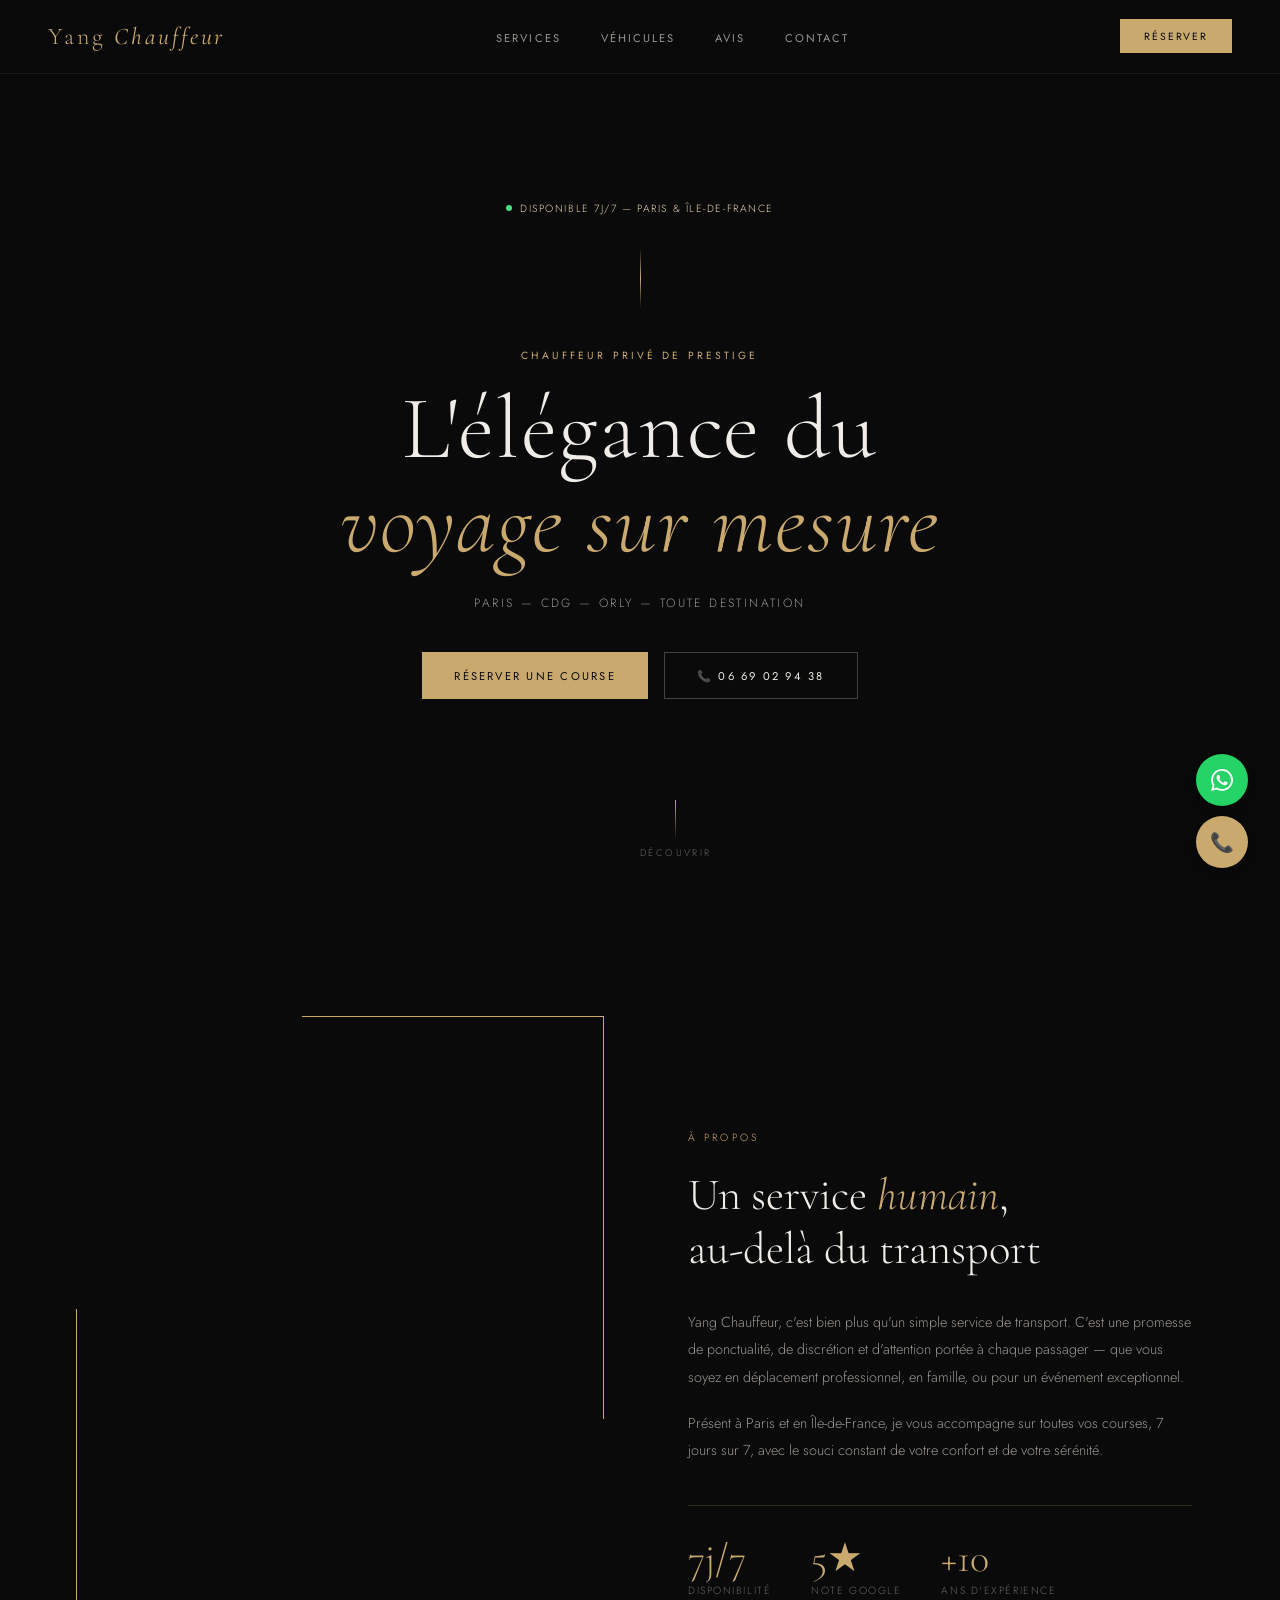
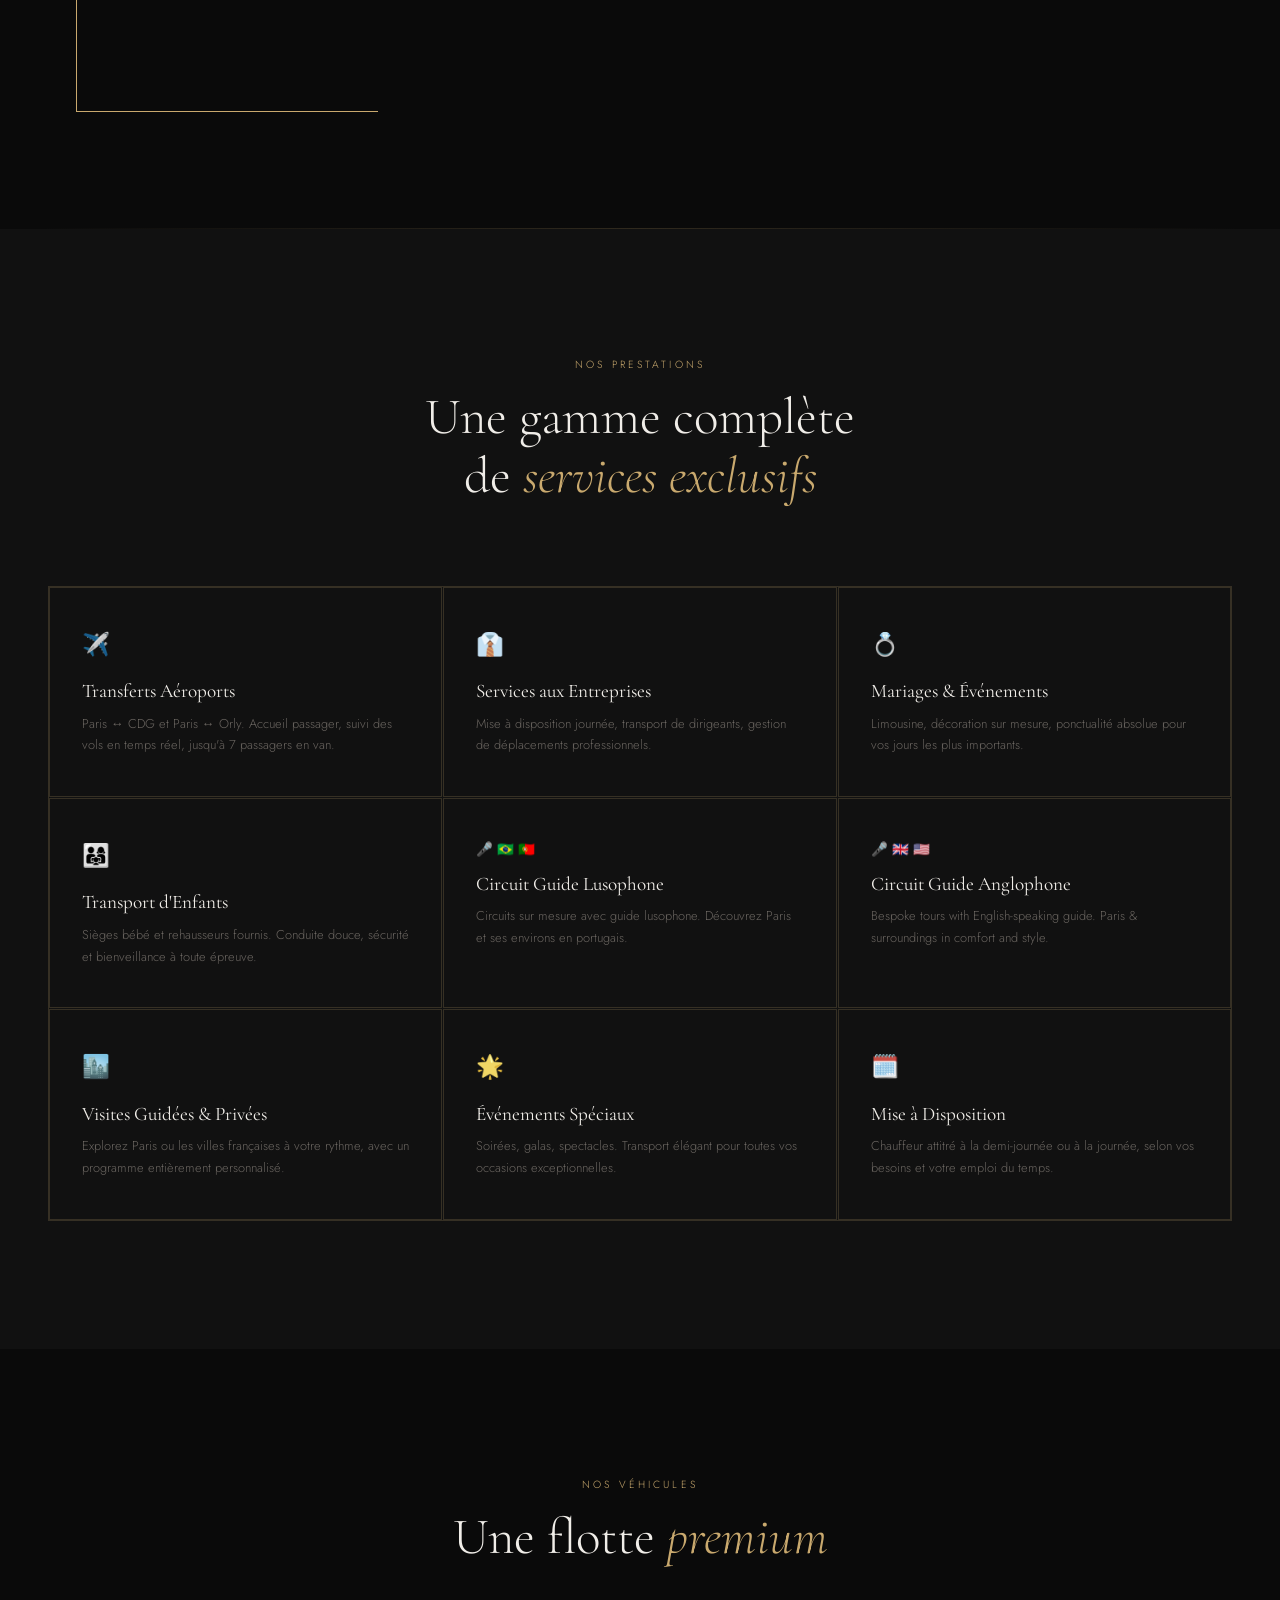
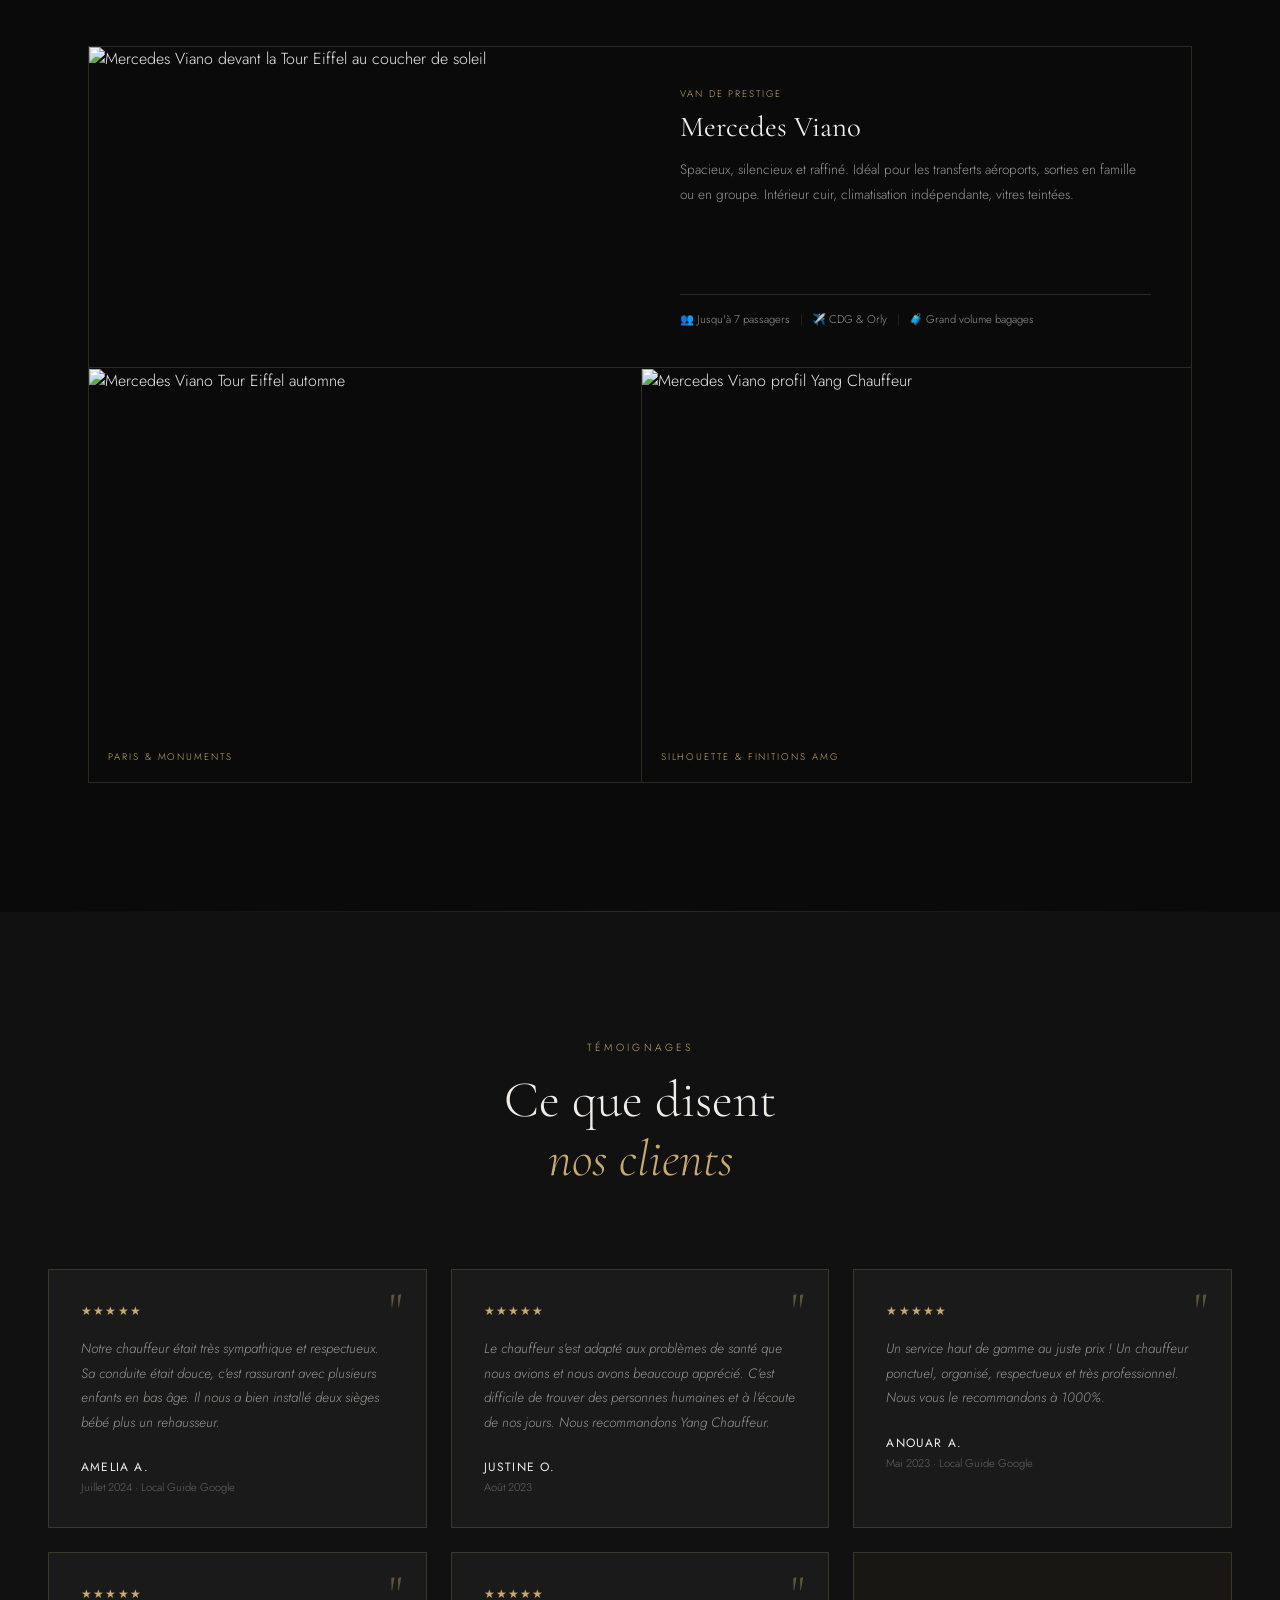
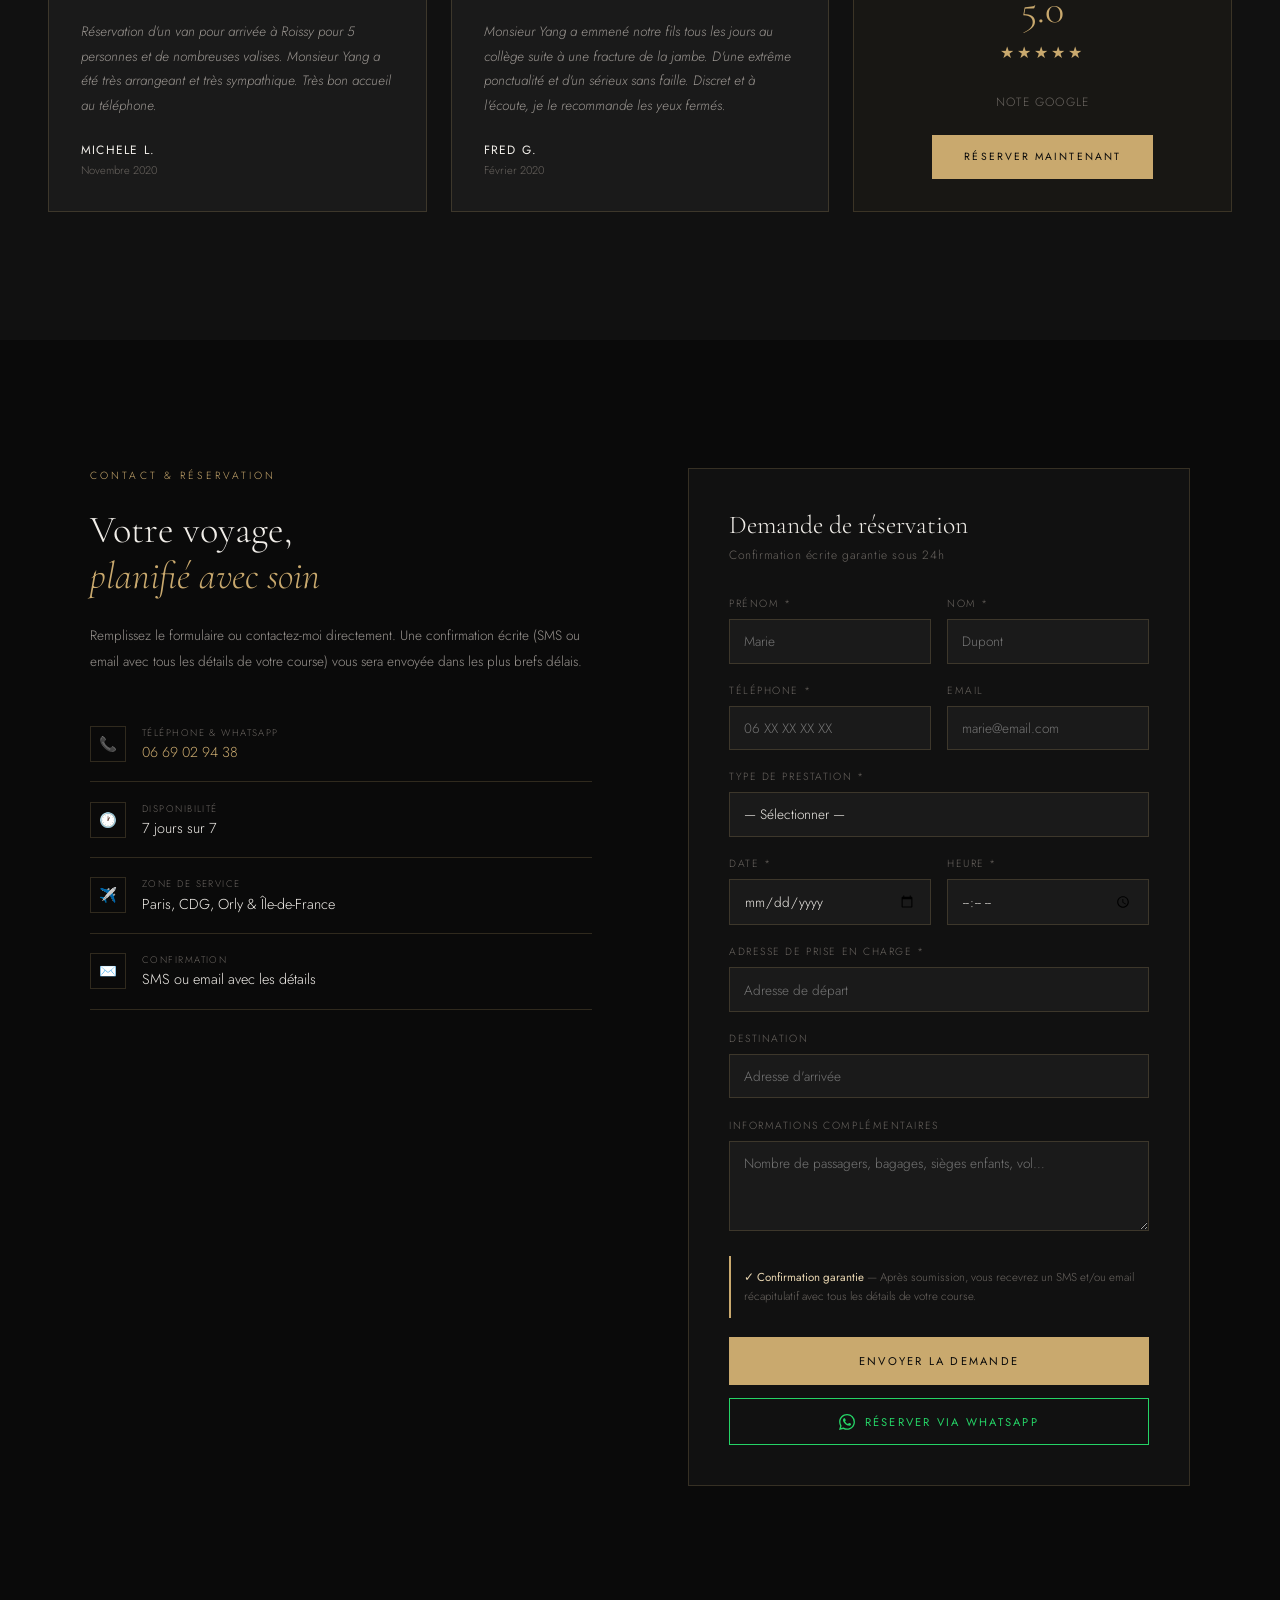
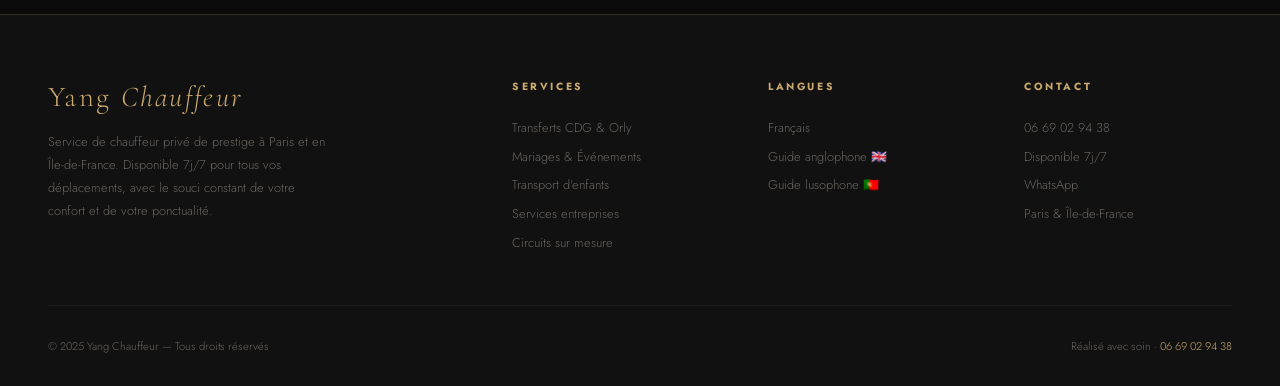
==== yang-chauffeur.html @ 4f6c9c3a "Add files via upload" ====
<!DOCTYPE html>
<html lang="fr">
<head>
<meta charset="UTF-8">
<meta name="viewport" content="width=device-width, initial-scale=1.0">
<title>Yang Chauffeur — Chauffeur Privé de Luxe à Paris</title>
<link href="https://fonts.googleapis.com/css2?family=Cormorant+Garamond:ital,wght@0,300;0,400;0,600;1,300;1,400&family=Jost:wght@200;300;400;500&display=swap" rel="stylesheet">
<style>
  *, *::before, *::after { box-sizing: border-box; margin: 0; padding: 0; }
  :root {
    --gold: #C9A96E;
    --gold-light: #E8D5B0;
    --gold-dark: #8B6B3D;
    --black: #0A0A0A;
    --near-black: #111111;
    --dark: #1A1A1A;
    --mid: #2A2A2A;
    --text: #F0EDE8;
    --text-muted: #9A9590;
    --text-dim: #6A6560;
    --border: rgba(201,169,110,0.2);
    --border-subtle: rgba(255,255,255,0.06);
  }
  html { scroll-behavior: smooth; }
  body {
    font-family: 'Jost', sans-serif;
    background: var(--black);
    color: var(--text);
    overflow-x: hidden;
    font-weight: 300;
  }

  /* NAV */
  nav {
    position: fixed; top: 0; left: 0; right: 0; z-index: 100;
    display: flex; align-items: center; justify-content: space-between;
    padding: 1.2rem 3rem;
    background: rgba(10,10,10,0.85);
    backdrop-filter: blur(12px);
    border-bottom: 1px solid var(--border-subtle);
    transition: padding 0.3s;
  }
  .nav-logo {
    font-family: 'Cormorant Garamond', serif;
    font-size: 1.5rem; font-weight: 300; letter-spacing: 0.12em;
    color: var(--gold); text-decoration: none;
  }
  .nav-logo span { font-style: italic; font-weight: 400; }
  .nav-links { display: flex; gap: 2.5rem; list-style: none; }
  .nav-links a {
    font-size: 0.7rem; font-weight: 400; letter-spacing: 0.18em; text-transform: uppercase;
    color: var(--text-muted); text-decoration: none; transition: color 0.3s;
  }
  .nav-links a:hover { color: var(--gold); }
  .nav-cta {
    font-size: 0.65rem; font-weight: 400; letter-spacing: 0.18em; text-transform: uppercase;
    color: var(--black); background: var(--gold);
    padding: 0.6rem 1.5rem; text-decoration: none;
    transition: background 0.3s;
  }
  .nav-cta:hover { background: var(--gold-light); }
  .hamburger { display: none; flex-direction: column; gap: 5px; cursor: pointer; }
  .hamburger span { width: 22px; height: 1px; background: var(--gold); display: block; }
  .mobile-menu {
    display: none; position: fixed; top: 0; left: 0; right: 0; bottom: 0;
    background: var(--near-black); z-index: 99;
    flex-direction: column; align-items: center; justify-content: center; gap: 2rem;
  }
  .mobile-menu.open { display: flex; }
  .mobile-menu a {
    font-size: 1.5rem; font-family: 'Cormorant Garamond', serif; font-weight: 300;
    color: var(--text); text-decoration: none; letter-spacing: 0.08em;
    transition: color 0.3s;
  }
  .mobile-menu a:hover { color: var(--gold); }
  .mobile-close {
    position: absolute; top: 1.5rem; right: 2rem;
    font-size: 1.5rem; cursor: pointer; color: var(--text-muted);
    background: none; border: none; color: var(--gold);
  }

  /* HERO */
  #hero {
    height: 100vh; min-height: 600px;
    display: flex; flex-direction: column; align-items: center; justify-content: center;
    position: relative; text-align: center;
    overflow: hidden;
    padding: 0 2rem;
  }
  .hero-bg {
    position: absolute; inset: 0;
    background:
      linear-gradient(to bottom, rgba(10,10,10,0.45) 0%, rgba(10,10,10,0.3) 40%, rgba(10,10,10,0.85) 100%),
      url('van_2.jpeg') center 30%/cover no-repeat;
  }
  .hero-line {
    width: 1px; height: 60px; background: linear-gradient(to bottom, transparent, var(--gold), transparent);
    margin-bottom: 2.5rem; position: relative; z-index: 1;
    animation: fadeDown 1s ease 0.2s both;
  }
  .hero-eyebrow {
    font-size: 0.65rem; font-weight: 400; letter-spacing: 0.3em; text-transform: uppercase;
    color: var(--gold); margin-bottom: 1.2rem; position: relative; z-index: 1;
    animation: fadeUp 1s ease 0.4s both;
  }
  h1 {
    font-family: 'Cormorant Garamond', serif;
    font-size: clamp(2.8rem, 7vw, 6rem); font-weight: 300;
    line-height: 1.05; letter-spacing: 0.02em;
    position: relative; z-index: 1;
    animation: fadeUp 1s ease 0.6s both;
  }
  h1 em { font-style: italic; color: var(--gold); }
  .hero-sub {
    font-size: 0.75rem; letter-spacing: 0.2em; text-transform: uppercase;
    color: var(--text-muted); margin-top: 1.5rem;
    position: relative; z-index: 1;
    animation: fadeUp 1s ease 0.8s both;
  }
  .hero-ctas {
    display: flex; gap: 1rem; margin-top: 2.5rem;
    position: relative; z-index: 1;
    animation: fadeUp 1s ease 1s both;
    flex-wrap: wrap; justify-content: center;
  }
  .btn-primary {
    display: inline-flex; align-items: center; gap: 0.5rem;
    font-size: 0.7rem; font-weight: 400; letter-spacing: 0.2em; text-transform: uppercase;
    background: var(--gold); color: var(--black);
    padding: 0.9rem 2rem; text-decoration: none;
    transition: background 0.3s, transform 0.2s;
  }
  .btn-primary:hover { background: var(--gold-light); transform: translateY(-1px); }
  .btn-secondary {
    display: inline-flex; align-items: center; gap: 0.5rem;
    font-size: 0.7rem; font-weight: 400; letter-spacing: 0.2em; text-transform: uppercase;
    background: transparent; color: var(--text);
    border: 1px solid rgba(240,237,232,0.25);
    padding: 0.9rem 2rem; text-decoration: none;
    transition: border-color 0.3s, color 0.3s;
  }
  .btn-secondary:hover { border-color: var(--gold); color: var(--gold); }
  .hero-scroll {
    position: absolute; bottom: 2.5rem; left: 50%; transform: translateX(-50%);
    display: flex; flex-direction: column; align-items: center; gap: 0.4rem;
    font-size: 0.6rem; letter-spacing: 0.25em; text-transform: uppercase; color: var(--text-dim);
    z-index: 1; animation: fadeUp 1s ease 1.2s both;
  }
  .scroll-line {
    width: 1px; height: 40px;
    background: linear-gradient(to bottom, var(--gold), transparent);
    animation: scrollPulse 2s ease-in-out infinite;
  }
  .dispo-badge {
    position: relative; z-index: 1;
    display: inline-flex; align-items: center; gap: 0.5rem;
    font-size: 0.65rem; letter-spacing: 0.15em; text-transform: uppercase;
    color: var(--gold-light); margin-bottom: 2rem;
    animation: fadeUp 1s ease 0.3s both;
  }
  .dispo-dot {
    width: 6px; height: 6px; border-radius: 50%; background: #4ade80;
    animation: pulse-dot 2s ease-in-out infinite;
  }

  /* ABOUT */
  #about {
    padding: 8rem 3rem;
    display: grid; grid-template-columns: 1fr 1fr; gap: 6rem;
    max-width: 1200px; margin: 0 auto; align-items: center;
  }
  .about-img {
    position: relative;
  }
  .about-img-frame {
    width: 100%; aspect-ratio: 3/4;
    background: url('van_1.jpg') center 60%/cover;
    position: relative;
  }
  .about-img-frame::before {
    content: '';
    position: absolute; inset: -12px -12px auto auto;
    width: 60%; height: 60%;
    border-top: 1px solid var(--gold);
    border-right: 1px solid var(--gold);
  }
  .about-img-frame::after {
    content: '';
    position: absolute; inset: auto auto -12px -12px;
    width: 60%; height: 60%;
    border-bottom: 1px solid var(--gold);
    border-left: 1px solid var(--gold);
  }
  .about-text .section-label {
    font-size: 0.65rem; letter-spacing: 0.3em; text-transform: uppercase;
    color: var(--gold); margin-bottom: 1.5rem; display: block;
  }
  .about-text h2 {
    font-family: 'Cormorant Garamond', serif;
    font-size: clamp(2rem, 3.5vw, 3rem); font-weight: 300; line-height: 1.2;
    margin-bottom: 2rem;
  }
  .about-text h2 em { font-style: italic; color: var(--gold); }
  .about-text p {
    font-size: 0.9rem; line-height: 1.9; color: var(--text-muted);
    margin-bottom: 1.2rem;
  }
  .about-stats {
    display: flex; gap: 2.5rem; margin-top: 2.5rem; padding-top: 2rem;
    border-top: 1px solid var(--border);
  }
  .stat-item .stat-num {
    font-family: 'Cormorant Garamond', serif;
    font-size: 2.5rem; font-weight: 300; color: var(--gold); line-height: 1;
  }
  .stat-item .stat-label {
    font-size: 0.65rem; letter-spacing: 0.15em; text-transform: uppercase;
    color: var(--text-dim); margin-top: 0.3rem;
  }

  /* SERVICES */
  #services { padding: 8rem 3rem; background: var(--near-black); }
  .section-header { text-align: center; margin-bottom: 5rem; }
  .section-header .section-label {
    font-size: 0.65rem; letter-spacing: 0.3em; text-transform: uppercase;
    color: var(--gold); display: block; margin-bottom: 1rem;
  }
  .section-header h2 {
    font-family: 'Cormorant Garamond', serif;
    font-size: clamp(2.2rem, 4vw, 3.5rem); font-weight: 300; line-height: 1.15;
  }
  .section-header h2 em { font-style: italic; color: var(--gold); }
  .services-grid {
    display: grid; grid-template-columns: repeat(3, 1fr); gap: 1px;
    max-width: 1200px; margin: 0 auto;
    border: 1px solid var(--border);
  }
  .service-card {
    padding: 2.5rem 2rem;
    border: 1px solid var(--border);
    background: var(--near-black);
    transition: background 0.3s;
    position: relative; overflow: hidden;
  }
  .service-card:hover { background: rgba(201,169,110,0.04); }
  .service-card::after {
    content: ''; position: absolute; bottom: 0; left: 2rem; right: 2rem;
    height: 1px; background: var(--gold);
    transform: scaleX(0); transform-origin: left;
    transition: transform 0.4s ease;
  }
  .service-card:hover::after { transform: scaleX(1); }
  .service-icon {
    font-size: 1.4rem; margin-bottom: 1.2rem; display: block;
    filter: grayscale(0.3);
  }
  .service-card h3 {
    font-family: 'Cormorant Garamond', serif;
    font-size: 1.2rem; font-weight: 400; margin-bottom: 0.6rem;
    color: var(--text);
  }
  .service-card p {
    font-size: 0.8rem; line-height: 1.7; color: var(--text-dim);
  }
  .service-flag {
    font-size: 0.85rem; margin-bottom: 0.8rem; display: flex; align-items: center; gap: 0.4rem;
  }

  /* FLEET */
  #fleet {
    padding: 8rem 3rem;
    max-width: 1200px; margin: 0 auto;
  }
  .fleet-cards {
    display: grid; grid-template-columns: repeat(auto-fit, minmax(300px, 1fr)); gap: 2rem;
    margin-top: 4rem;
  }
  .fleet-card {
    border: 1px solid var(--border);
    overflow: hidden;
    position: relative;
  }
  .fleet-img {
    width: 100%; aspect-ratio: 16/9;
    background: var(--dark);
    overflow: hidden;
  }
  .fleet-img img { width: 100%; height: 100%; object-fit: cover; transition: transform 0.6s ease; }
  .fleet-card:hover .fleet-img img { transform: scale(1.04); }
  .fleet-info { padding: 1.5rem; }
  .fleet-tag {
    font-size: 0.6rem; letter-spacing: 0.2em; text-transform: uppercase;
    color: var(--gold); margin-bottom: 0.5rem; display: block;
  }
  .fleet-info h3 {
    font-family: 'Cormorant Garamond', serif;
    font-size: 1.4rem; font-weight: 400; margin-bottom: 0.4rem;
  }
  .fleet-info p { font-size: 0.8rem; color: var(--text-dim); }
  .fleet-capacity {
    display: inline-flex; align-items: center; gap: 0.4rem;
    font-size: 0.7rem; color: var(--text-muted);
    margin-top: 1rem; padding-top: 1rem;
    border-top: 1px solid var(--border-subtle);
    width: 100%;
  }

  /* AVIS */
  #avis { padding: 8rem 3rem; background: var(--near-black); }
  .avis-grid {
    display: grid; grid-template-columns: repeat(3, 1fr); gap: 1.5rem;
    max-width: 1200px; margin: 4rem auto 0;
  }
  .avis-card {
    padding: 2rem;
    border: 1px solid var(--border);
    background: var(--dark);
    position: relative;
  }
  .avis-quote {
    font-family: 'Cormorant Garamond', serif;
    font-size: 3rem; line-height: 1;
    color: var(--gold); opacity: 0.4;
    position: absolute; top: 1rem; right: 1.5rem;
  }
  .stars { color: var(--gold); font-size: 0.75rem; letter-spacing: 0.1em; margin-bottom: 1rem; }
  .avis-text {
    font-size: 0.85rem; line-height: 1.8; color: var(--text-muted);
    margin-bottom: 1.5rem; font-style: italic;
  }
  .avis-author {
    font-size: 0.75rem; font-weight: 400; letter-spacing: 0.1em;
    color: var(--text); text-transform: uppercase;
  }
  .avis-date { font-size: 0.7rem; color: var(--text-dim); margin-top: 0.2rem; }

  /* RESERVATION */
  #reservation { padding: 8rem 3rem; }
  .reservation-wrap {
    max-width: 1100px; margin: 0 auto;
    display: grid; grid-template-columns: 1fr 1fr; gap: 6rem; align-items: start;
  }
  .res-info .section-label {
    font-size: 0.65rem; letter-spacing: 0.3em; text-transform: uppercase;
    color: var(--gold); display: block; margin-bottom: 1.5rem;
  }
  .res-info h2 {
    font-family: 'Cormorant Garamond', serif;
    font-size: clamp(2rem, 3vw, 2.8rem); font-weight: 300; line-height: 1.2;
    margin-bottom: 1.5rem;
  }
  .res-info h2 em { font-style: italic; color: var(--gold); }
  .res-info p { font-size: 0.85rem; line-height: 1.9; color: var(--text-muted); margin-bottom: 2rem; }
  .contact-item {
    display: flex; align-items: center; gap: 1rem;
    padding: 1.2rem 0; border-bottom: 1px solid var(--border);
  }
  .contact-icon {
    width: 36px; height: 36px; border: 1px solid var(--border);
    display: flex; align-items: center; justify-content: center;
    font-size: 0.9rem; flex-shrink: 0;
  }
  .contact-item .ci-label { font-size: 0.6rem; letter-spacing: 0.15em; text-transform: uppercase; color: var(--text-dim); }
  .contact-item .ci-val { font-size: 0.9rem; color: var(--text); margin-top: 0.15rem; }
  .contact-item .ci-val a { color: var(--gold); text-decoration: none; }
  .form-wrap { background: var(--near-black); padding: 2.5rem; border: 1px solid var(--border); }
  .form-title {
    font-family: 'Cormorant Garamond', serif;
    font-size: 1.6rem; font-weight: 300; margin-bottom: 0.4rem;
  }
  .form-sub { font-size: 0.75rem; color: var(--text-dim); margin-bottom: 2rem; letter-spacing: 0.05em; }
  .form-row { display: grid; grid-template-columns: 1fr 1fr; gap: 1rem; }
  .form-group { margin-bottom: 1.2rem; }
  .form-group label {
    display: block; font-size: 0.65rem; letter-spacing: 0.15em; text-transform: uppercase;
    color: var(--text-dim); margin-bottom: 0.5rem;
  }
  .form-group input,
  .form-group select,
  .form-group textarea {
    width: 100%;
    background: var(--dark); border: 1px solid var(--border);
    color: var(--text); font-family: 'Jost', sans-serif; font-size: 0.85rem; font-weight: 300;
    padding: 0.7rem 0.9rem; outline: none;
    transition: border-color 0.3s;
    -webkit-appearance: none;
  }
  .form-group input:focus,
  .form-group select:focus,
  .form-group textarea:focus { border-color: var(--gold); }
  .form-group select { cursor: pointer; }
  .form-group select option { background: var(--dark); }
  .form-group textarea { resize: vertical; min-height: 90px; }
  .form-notice {
    font-size: 0.72rem; color: var(--text-dim); line-height: 1.6;
    padding: 0.8rem; border-left: 2px solid var(--gold); margin-bottom: 1.2rem;
  }
  .form-notice strong { color: var(--gold-light); font-weight: 400; }
  .btn-submit {
    width: 100%;
    background: var(--gold); color: var(--black);
    font-family: 'Jost', sans-serif; font-size: 0.7rem; font-weight: 400;
    letter-spacing: 0.2em; text-transform: uppercase;
    border: none; padding: 1rem; cursor: pointer;
    transition: background 0.3s, transform 0.2s;
  }
  .btn-submit:hover { background: var(--gold-light); transform: translateY(-1px); }
  .btn-whatsapp {
    display: flex; align-items: center; justify-content: center; gap: 0.6rem;
    width: 100%; margin-top: 0.8rem;
    background: transparent; border: 1px solid #25D366; color: #25D366;
    font-family: 'Jost', sans-serif; font-size: 0.7rem; font-weight: 400;
    letter-spacing: 0.2em; text-transform: uppercase;
    padding: 0.9rem; cursor: pointer; text-decoration: none;
    transition: background 0.3s;
  }
  .btn-whatsapp:hover { background: rgba(37,211,102,0.08); }
  .form-success {
    display: none; text-align: center; padding: 2rem 0;
  }
  .form-success .success-icon { font-size: 2rem; margin-bottom: 1rem; }
  .form-success h3 {
    font-family: 'Cormorant Garamond', serif; font-size: 1.6rem; font-weight: 300;
    color: var(--gold); margin-bottom: 0.8rem;
  }
  .form-success p { font-size: 0.85rem; color: var(--text-muted); line-height: 1.7; }

  /* FOOTER */
  footer {
    background: var(--near-black);
    border-top: 1px solid var(--border);
    padding: 4rem 3rem 2rem;
  }
  .footer-grid {
    display: grid; grid-template-columns: 2fr 1fr 1fr 1fr; gap: 3rem;
    max-width: 1200px; margin: 0 auto; padding-bottom: 3rem;
    border-bottom: 1px solid var(--border-subtle);
  }
  .footer-brand .logo-footer {
    font-family: 'Cormorant Garamond', serif;
    font-size: 1.8rem; font-weight: 300; color: var(--gold); letter-spacing: 0.08em;
    margin-bottom: 1rem; display: block;
  }
  .footer-brand .logo-footer em { font-style: italic; }
  .footer-brand p { font-size: 0.8rem; color: var(--text-dim); line-height: 1.8; max-width: 280px; }
  .footer-col h4 {
    font-size: 0.65rem; letter-spacing: 0.25em; text-transform: uppercase;
    color: var(--gold); margin-bottom: 1.2rem;
  }
  .footer-col ul { list-style: none; }
  .footer-col ul li {
    font-size: 0.8rem; color: var(--text-dim); padding: 0.3rem 0; line-height: 1.5;
  }
  .footer-col ul li a { color: var(--text-dim); text-decoration: none; transition: color 0.3s; }
  .footer-col ul li a:hover { color: var(--gold); }
  .footer-bottom {
    max-width: 1200px; margin: 2rem auto 0;
    display: flex; justify-content: space-between; align-items: center;
    font-size: 0.7rem; color: var(--text-dim);
    flex-wrap: wrap; gap: 0.5rem;
  }
  .footer-bottom a { color: var(--gold); text-decoration: none; }

  /* FLOATING PHONE */
  .float-phone {
    position: fixed; bottom: 2rem; right: 2rem; z-index: 99;
    display: flex; flex-direction: column; align-items: flex-end; gap: 0.6rem;
  }
  .float-btn {
    display: flex; align-items: center; justify-content: center;
    width: 52px; height: 52px; border-radius: 50%;
    font-size: 1.2rem; text-decoration: none;
    box-shadow: 0 4px 20px rgba(0,0,0,0.4);
    transition: transform 0.2s;
  }
  .float-btn:hover { transform: scale(1.08); }
  .float-call { background: var(--gold); color: var(--black); }
  .float-wa { background: #25D366; color: #fff; }

  /* DIVIDER */
  .divider {
    max-width: 1200px; margin: 0 auto;
    height: 1px; background: linear-gradient(to right, transparent, var(--border), transparent);
  }

  /* KEYFRAMES */
  @keyframes fadeUp {
    from { opacity: 0; transform: translateY(24px); }
    to { opacity: 1; transform: translateY(0); }
  }
  @keyframes fadeDown {
    from { opacity: 0; transform: translateY(-20px); }
    to { opacity: 1; transform: translateY(0); }
  }
  @keyframes pulse-dot {
    0%, 100% { opacity: 1; transform: scale(1); }
    50% { opacity: 0.5; transform: scale(0.8); }
  }
  @keyframes scrollPulse {
    0%, 100% { opacity: 0.4; }
    50% { opacity: 1; }
  }

  /* RESPONSIVE */
  @media (max-width: 900px) {
    nav { padding: 1rem 1.5rem; }
    .nav-links, .nav-cta { display: none; }
    .hamburger { display: flex; }
    #about { grid-template-columns: 1fr; gap: 3rem; padding: 5rem 1.5rem; }
    .about-img { order: -1; }
    .about-img-frame { aspect-ratio: 4/3; }
    .services-grid { grid-template-columns: 1fr 1fr; }
    .avis-grid { grid-template-columns: 1fr; }
    .reservation-wrap { grid-template-columns: 1fr; gap: 3rem; }
    .footer-grid { grid-template-columns: 1fr 1fr; gap: 2rem; }
    #services, #fleet, #avis, #reservation, footer { padding: 5rem 1.5rem; }
    .fleet-hero-grid { grid-template-columns: 1fr !important; }
    .fleet-sub-grid { grid-template-columns: 1fr 1fr !important; }
  }
  @media (max-width: 600px) {
    .services-grid { grid-template-columns: 1fr; }
    .fleet-cards { grid-template-columns: 1fr; }
    .form-row { grid-template-columns: 1fr; }
    .footer-grid { grid-template-columns: 1fr; }
    .footer-bottom { flex-direction: column; text-align: center; }
    #about { padding: 4rem 1.2rem; }
    .about-stats { flex-direction: column; gap: 1.5rem; }
    h1 { font-size: 2.4rem; }
  }
</style>
</head>
<body>

<!-- NAV -->
<nav>
  <a href="#hero" class="nav-logo">Yang <span>Chauffeur</span></a>
  <ul class="nav-links">
    <li><a href="#services">Services</a></li>
    <li><a href="#fleet">Véhicules</a></li>
    <li><a href="#avis">Avis</a></li>
    <li><a href="#reservation">Contact</a></li>
  </ul>
  <a href="tel:0669029438" class="nav-cta">Réserver</a>
  <div class="hamburger" onclick="openMenu()">
    <span></span><span></span><span></span>
  </div>
</nav>

<!-- MOBILE MENU -->
<div class="mobile-menu" id="mobileMenu">
  <button class="mobile-close" onclick="closeMenu()">✕</button>
  <a href="#services" onclick="closeMenu()">Services</a>
  <a href="#fleet" onclick="closeMenu()">Véhicules</a>
  <a href="#avis" onclick="closeMenu()">Avis clients</a>
  <a href="#reservation" onclick="closeMenu()">Réservation</a>
  <a href="tel:0669029438" style="color: var(--gold);">06 69 02 94 38</a>
</div>

<!-- HERO -->
<section id="hero">
  <div class="hero-bg"></div>
  <div class="dispo-badge"><span class="dispo-dot"></span>Disponible 7j/7 — Paris & Île-de-France</div>
  <div class="hero-line"></div>
  <p class="hero-eyebrow">Chauffeur Privé de Prestige</p>
  <h1>L'élégance du<br><em>voyage sur mesure</em></h1>
  <p class="hero-sub">Paris — CDG — Orly — Toute destination</p>
  <div class="hero-ctas">
    <a href="#reservation" class="btn-primary">Réserver une course</a>
    <a href="tel:0669029438" class="btn-secondary">📞 06 69 02 94 38</a>
  </div>
  <div class="hero-scroll">
    <div class="scroll-line"></div>
    Découvrir
  </div>
</section>

<!-- ABOUT -->
<section id="about">
  <div class="about-img">
    <div class="about-img-frame"></div>
  </div>
  <div class="about-text">
    <span class="section-label">À propos</span>
    <h2>Un service <em>humain</em>,<br>au-delà du transport</h2>
    <p>Yang Chauffeur, c'est bien plus qu'un simple service de transport. C'est une promesse de ponctualité, de discrétion et d'attention portée à chaque passager — que vous soyez en déplacement professionnel, en famille, ou pour un événement exceptionnel.</p>
    <p>Présent à Paris et en Île-de-France, je vous accompagne sur toutes vos courses, 7 jours sur 7, avec le souci constant de votre confort et de votre sérénité.</p>
    <div class="about-stats">
      <div class="stat-item">
        <div class="stat-num">7j/7</div>
        <div class="stat-label">Disponibilité</div>
      </div>
      <div class="stat-item">
        <div class="stat-num">5★</div>
        <div class="stat-label">Note Google</div>
      </div>
      <div class="stat-item">
        <div class="stat-num">+10</div>
        <div class="stat-label">Ans d'expérience</div>
      </div>
    </div>
  </div>
</section>

<div class="divider"></div>

<!-- SERVICES -->
<section id="services">
  <div class="section-header">
    <span class="section-label">Nos prestations</span>
    <h2>Une gamme complète<br>de <em>services exclusifs</em></h2>
  </div>
  <div class="services-grid">
    <div class="service-card">
      <span class="service-icon">✈️</span>
      <h3>Transferts Aéroports</h3>
      <p>Paris ↔ CDG et Paris ↔ Orly. Accueil passager, suivi des vols en temps réel, jusqu'à 7 passagers en van.</p>
    </div>
    <div class="service-card">
      <span class="service-icon">👔</span>
      <h3>Services aux Entreprises</h3>
      <p>Mise à disposition journée, transport de dirigeants, gestion de déplacements professionnels.</p>
    </div>
    <div class="service-card">
      <span class="service-icon">💍</span>
      <h3>Mariages & Événements</h3>
      <p>Limousine, décoration sur mesure, ponctualité absolue pour vos jours les plus importants.</p>
    </div>
    <div class="service-card">
      <span class="service-icon">👨‍👩‍👧</span>
      <h3>Transport d'Enfants</h3>
      <p>Sièges bébé et rehausseurs fournis. Conduite douce, sécurité et bienveillance à toute épreuve.</p>
    </div>
    <div class="service-card">
      <div class="service-flag">🎤 🇧🇷 🇵🇹</div>
      <h3>Circuit Guide Lusophone</h3>
      <p>Circuits sur mesure avec guide lusophone. Découvrez Paris et ses environs en portugais.</p>
    </div>
    <div class="service-card">
      <div class="service-flag">🎤 🇬🇧 🇺🇸</div>
      <h3>Circuit Guide Anglophone</h3>
      <p>Bespoke tours with English-speaking guide. Paris & surroundings in comfort and style.</p>
    </div>
    <div class="service-card">
      <span class="service-icon">🏙️</span>
      <h3>Visites Guidées & Privées</h3>
      <p>Explorez Paris ou les villes françaises à votre rythme, avec un programme entièrement personnalisé.</p>
    </div>
    <div class="service-card">
      <span class="service-icon">🌟</span>
      <h3>Événements Spéciaux</h3>
      <p>Soirées, galas, spectacles. Transport élégant pour toutes vos occasions exceptionnelles.</p>
    </div>
    <div class="service-card">
      <span class="service-icon">🗓️</span>
      <h3>Mise à Disposition</h3>
      <p>Chauffeur attitré à la demi-journée ou à la journée, selon vos besoins et votre emploi du temps.</p>
    </div>
  </div>
</section>

<!-- FLEET -->
<section id="fleet">
  <div class="section-header">
    <span class="section-label">Nos véhicules</span>
    <h2>Une flotte <em>premium</em></h2>
  </div>

  <div style="max-width:1200px; margin: 0 auto; display:flex; flex-direction:column; gap:1px; border:1px solid var(--border);">

    <!-- van_2 : photo pleine largeur + infos à droite -->
    <div class="fleet-card fleet-hero-grid" style="display:grid; grid-template-columns:1fr 1fr; border:none; border-bottom:1px solid var(--border);">
      <div style="overflow:hidden; min-height:320px;">
        <img src="van_2.jpeg" alt="Mercedes Viano devant la Tour Eiffel au coucher de soleil"
          style="width:100%; height:100%; object-fit:cover; object-position:center center; display:block; transition:transform 0.6s ease;">
      </div>
      <div class="fleet-info" style="display:flex;flex-direction:column;justify-content:center;padding:2.5rem;">
        <span class="fleet-tag">Van de prestige</span>
        <h3 style="font-size:1.8rem; margin-bottom:0.8rem;">Mercedes Viano</h3>
        <p style="margin-bottom:1.2rem; font-size:0.85rem; color:var(--text-muted); line-height:1.8;">Spacieux, silencieux et raffiné. Idéal pour les transferts aéroports, sorties en famille ou en groupe. Intérieur cuir, climatisation indépendante, vitres teintées.</p>
        <div class="fleet-capacity" style="flex-wrap:wrap; gap:0.6rem; border-top:1px solid var(--border); padding-top:1rem; margin-top:auto;">
          <span>👥 Jusqu'à 7 passagers</span>
          <span style="opacity:0.3;">|</span>
          <span>✈️ CDG & Orly</span>
          <span style="opacity:0.3;">|</span>
          <span>🧳 Grand volume bagages</span>
        </div>
      </div>
    </div>

    <!-- van_1 et van_3 : 2 photos côte à côte -->
    <div class="fleet-sub-grid" style="display:grid; grid-template-columns:1fr 1fr; gap:1px;">
      <div style="overflow:hidden; position:relative;">
        <img src="van_1.jpg" alt="Mercedes Viano Tour Eiffel automne"
          style="width:100%; aspect-ratio:4/3; object-fit:cover; object-position:center 70%; display:block; transition:transform 0.6s ease;">
        <div style="position:absolute; bottom:0; left:0; right:0; padding:1rem 1.2rem;
          background:linear-gradient(to top, rgba(10,10,10,0.85), transparent);">
          <span style="font-size:0.6rem; letter-spacing:0.2em; text-transform:uppercase; color:var(--gold);">Paris & monuments</span>
        </div>
      </div>
      <div style="overflow:hidden; position:relative; border-left:1px solid var(--border);">
        <img src="van_3.jpg" alt="Mercedes Viano profil Yang Chauffeur"
          style="width:100%; aspect-ratio:4/3; object-fit:cover; object-position:center center; display:block; transition:transform 0.6s ease;">
        <div style="position:absolute; bottom:0; left:0; right:0; padding:1rem 1.2rem;
          background:linear-gradient(to top, rgba(10,10,10,0.85), transparent);">
          <span style="font-size:0.6rem; letter-spacing:0.2em; text-transform:uppercase; color:var(--gold);">Silhouette & finitions AMG</span>
        </div>
      </div>
    </div>

  </div>
</section>

<div class="divider"></div>

<!-- AVIS -->
<section id="avis">
  <div class="section-header">
    <span class="section-label">Témoignages</span>
    <h2>Ce que disent<br><em>nos clients</em></h2>
  </div>
  <div class="avis-grid">
    <div class="avis-card">
      <div class="avis-quote">"</div>
      <div class="stars">★★★★★</div>
      <p class="avis-text">Notre chauffeur était très sympathique et respectueux. Sa conduite était douce, c'est rassurant avec plusieurs enfants en bas âge. Il nous a bien installé deux sièges bébé plus un rehausseur.</p>
      <div class="avis-author">Amelia A.</div>
      <div class="avis-date">Juillet 2024 · Local Guide Google</div>
    </div>
    <div class="avis-card">
      <div class="avis-quote">"</div>
      <div class="stars">★★★★★</div>
      <p class="avis-text">Le chauffeur s'est adapté aux problèmes de santé que nous avions et nous avons beaucoup apprécié. C'est difficile de trouver des personnes humaines et à l'écoute de nos jours. Nous recommandons Yang Chauffeur.</p>
      <div class="avis-author">Justine O.</div>
      <div class="avis-date">Août 2023</div>
    </div>
    <div class="avis-card">
      <div class="avis-quote">"</div>
      <div class="stars">★★★★★</div>
      <p class="avis-text">Un service haut de gamme au juste prix ! Un chauffeur ponctuel, organisé, respectueux et très professionnel. Nous vous le recommandons à 1000%.</p>
      <div class="avis-author">Anouar A.</div>
      <div class="avis-date">Mai 2023 · Local Guide Google</div>
    </div>
    <div class="avis-card">
      <div class="avis-quote">"</div>
      <div class="stars">★★★★★</div>
      <p class="avis-text">Réservation d'un van pour arrivée à Roissy pour 5 personnes et de nombreuses valises. Monsieur Yang a été très arrangeant et très sympathique. Très bon accueil au téléphone.</p>
      <div class="avis-author">Michele L.</div>
      <div class="avis-date">Novembre 2020</div>
    </div>
    <div class="avis-card">
      <div class="avis-quote">"</div>
      <div class="stars">★★★★★</div>
      <p class="avis-text">Monsieur Yang a emmené notre fils tous les jours au collège suite à une fracture de la jambe. D'une extrême ponctualité et d'un sérieux sans faille. Discret et à l'écoute, je le recommande les yeux fermés.</p>
      <div class="avis-author">Fred G.</div>
      <div class="avis-date">Février 2020</div>
    </div>
    <div class="avis-card" style="display:flex; flex-direction:column; align-items:center; justify-content:center; text-align:center; background: rgba(201,169,110,0.04);">
      <div style="font-family:'Cormorant Garamond',serif; font-size:2.5rem; font-weight:300; color:var(--gold); margin-bottom:0.5rem;">5.0</div>
      <div class="stars" style="font-size:1rem; letter-spacing:0.2em;">★★★★★</div>
      <div style="font-size:0.75rem; color:var(--text-dim); margin-top:0.8rem; letter-spacing:0.1em; text-transform:uppercase;">Note Google</div>
      <a href="tel:0669029438" class="btn-primary" style="margin-top:1.5rem; font-size:0.65rem;">Réserver maintenant</a>
    </div>
  </div>
</section>

<!-- RESERVATION -->
<section id="reservation">
  <div class="reservation-wrap">
    <div class="res-info">
      <span class="section-label">Contact & Réservation</span>
      <h2>Votre voyage,<br><em>planifié avec soin</em></h2>
      <p>Remplissez le formulaire ou contactez-moi directement. Une confirmation écrite (SMS ou email avec tous les détails de votre course) vous sera envoyée dans les plus brefs délais.</p>
      <div class="contact-item">
        <div class="contact-icon">📞</div>
        <div>
          <div class="ci-label">Téléphone & WhatsApp</div>
          <div class="ci-val"><a href="tel:0669029438">06 69 02 94 38</a></div>
        </div>
      </div>
      <div class="contact-item">
        <div class="contact-icon">🕐</div>
        <div>
          <div class="ci-label">Disponibilité</div>
          <div class="ci-val">7 jours sur 7</div>
        </div>
      </div>
      <div class="contact-item">
        <div class="contact-icon">✈️</div>
        <div>
          <div class="ci-label">Zone de service</div>
          <div class="ci-val">Paris, CDG, Orly & Île-de-France</div>
        </div>
      </div>
      <div class="contact-item">
        <div class="contact-icon">✉️</div>
        <div>
          <div class="ci-label">Confirmation</div>
          <div class="ci-val">SMS ou email avec les détails</div>
        </div>
      </div>
    </div>
    <div class="form-wrap">
      <h3 class="form-title">Demande de réservation</h3>
      <p class="form-sub">Confirmation écrite garantie sous 24h</p>

      <div id="formContent">
        <div class="form-row">
          <div class="form-group">
            <label>Prénom *</label>
            <input type="text" id="prenom" placeholder="Marie" required>
          </div>
          <div class="form-group">
            <label>Nom *</label>
            <input type="text" id="nom" placeholder="Dupont" required>
          </div>
        </div>
        <div class="form-row">
          <div class="form-group">
            <label>Téléphone *</label>
            <input type="tel" id="tel" placeholder="06 XX XX XX XX" required>
          </div>
          <div class="form-group">
            <label>Email</label>
            <input type="email" id="email" placeholder="marie@email.com">
          </div>
        </div>
        <div class="form-group">
          <label>Type de prestation *</label>
          <select id="service" required>
            <option value="">— Sélectionner —</option>
            <option>Transfert vers CDG (Van jusqu'à 7 pers.)</option>
            <option>Transfert vers CDG (Berline jusqu'à 4 pers.)</option>
            <option>Transfert vers Orly (Van jusqu'à 7 pers.)</option>
            <option>Transfert vers Orly (Berline jusqu'à 4 pers.)</option>
            <option>Mariage / Cérémonie</option>
            <option>Transport d'enfants</option>
            <option>Services entreprises</option>
            <option>Mise à disposition journée</option>
            <option>Circuit guide lusophone</option>
            <option>Circuit guide anglophone</option>
            <option>Visite guidée / privée</option>
            <option>Événement spécial</option>
            <option>Autre</option>
          </select>
        </div>
        <div class="form-row">
          <div class="form-group">
            <label>Date *</label>
            <input type="date" id="date" required>
          </div>
          <div class="form-group">
            <label>Heure *</label>
            <input type="time" id="heure" required>
          </div>
        </div>
        <div class="form-group">
          <label>Adresse de prise en charge *</label>
          <input type="text" id="depart" placeholder="Adresse de départ" required>
        </div>
        <div class="form-group">
          <label>Destination</label>
          <input type="text" id="arrivee" placeholder="Adresse d'arrivée">
        </div>
        <div class="form-group">
          <label>Informations complémentaires</label>
          <textarea id="message" placeholder="Nombre de passagers, bagages, sièges enfants, vol…"></textarea>
        </div>
        <div class="form-notice">
          <strong>✓ Confirmation garantie</strong> — Après soumission, vous recevrez un SMS et/ou email récapitulatif avec tous les détails de votre course.
        </div>
        <button class="btn-submit" onclick="submitForm()">Envoyer la demande</button>
        <a href="https://wa.me/33669029438" target="_blank" class="btn-whatsapp">
          <svg width="16" height="16" viewBox="0 0 24 24" fill="#25D366"><path d="M17.472 14.382c-.297-.149-1.758-.867-2.03-.967-.273-.099-.471-.148-.67.15-.197.297-.767.966-.94 1.164-.173.199-.347.223-.644.075-.297-.15-1.255-.463-2.39-1.475-.883-.788-1.48-1.761-1.653-2.059-.173-.297-.018-.458.13-.606.134-.133.298-.347.446-.52.149-.174.198-.298.298-.497.099-.198.05-.371-.025-.52-.075-.149-.669-1.612-.916-2.207-.242-.579-.487-.5-.669-.51-.173-.008-.371-.01-.57-.01-.198 0-.52.074-.792.372-.272.297-1.04 1.016-1.04 2.479 0 1.462 1.065 2.875 1.213 3.074.149.198 2.096 3.2 5.077 4.487.709.306 1.262.489 1.694.625.712.227 1.36.195 1.871.118.571-.085 1.758-.719 2.006-1.413.248-.694.248-1.289.173-1.413-.074-.124-.272-.198-.57-.347m-5.421 7.403h-.004a9.87 9.87 0 01-5.031-1.378l-.361-.214-3.741.982.998-3.648-.235-.374a9.86 9.86 0 01-1.51-5.26c.001-5.45 4.436-9.884 9.888-9.884 2.64 0 5.122 1.03 6.988 2.898a9.825 9.825 0 012.893 6.994c-.003 5.45-4.437 9.884-9.885 9.884m8.413-18.297A11.815 11.815 0 0012.05 0C5.495 0 .16 5.335.157 11.892c0 2.096.547 4.142 1.588 5.945L.057 24l6.305-1.654a11.882 11.882 0 005.683 1.448h.005c6.554 0 11.89-5.335 11.893-11.893a11.821 11.821 0 00-3.48-8.413Z"/></svg>
          Réserver via WhatsApp
        </a>
      </div>

      <div class="form-success" id="formSuccess">
        <div class="success-icon">✨</div>
        <h3>Demande envoyée !</h3>
        <p>Merci <strong id="successName"></strong>. Votre demande a bien été reçue.<br>
        Une confirmation écrite (SMS et/ou email) avec tous les détails de votre course vous sera envoyée dans les plus brefs délais.<br><br>
        Pour toute urgence : <a href="tel:0669029438" style="color:var(--gold);">06 69 02 94 38</a></p>
      </div>
    </div>
  </div>
</section>

<!-- FOOTER -->
<footer>
  <div class="footer-grid">
    <div class="footer-brand">
      <span class="logo-footer">Yang <em>Chauffeur</em></span>
      <p>Service de chauffeur privé de prestige à Paris et en Île-de-France. Disponible 7j/7 pour tous vos déplacements, avec le souci constant de votre confort et de votre ponctualité.</p>
    </div>
    <div class="footer-col">
      <h4>Services</h4>
      <ul>
        <li>Transferts CDG & Orly</li>
        <li>Mariages & Événements</li>
        <li>Transport d'enfants</li>
        <li>Services entreprises</li>
        <li>Circuits sur mesure</li>
      </ul>
    </div>
    <div class="footer-col">
      <h4>Langues</h4>
      <ul>
        <li>Français</li>
        <li>Guide anglophone 🇬🇧</li>
        <li>Guide lusophone 🇵🇹</li>
      </ul>
    </div>
    <div class="footer-col">
      <h4>Contact</h4>
      <ul>
        <li><a href="tel:0669029438">06 69 02 94 38</a></li>
        <li>Disponible 7j/7</li>
        <li><a href="https://wa.me/33669029438" target="_blank">WhatsApp</a></li>
        <li>Paris & Île-de-France</li>
      </ul>
    </div>
  </div>
  <div class="footer-bottom">
    <span>© 2025 Yang Chauffeur — Tous droits réservés</span>
    <span>Réalisé avec soin · <a href="tel:0669029438">06 69 02 94 38</a></span>
  </div>
</footer>

<!-- FLOATING BUTTONS -->
<div class="float-phone">
  <a href="https://wa.me/33669029438" target="_blank" class="float-btn float-wa" title="WhatsApp">
    <svg width="22" height="22" viewBox="0 0 24 24" fill="white"><path d="M17.472 14.382c-.297-.149-1.758-.867-2.03-.967-.273-.099-.471-.148-.67.15-.197.297-.767.966-.94 1.164-.173.199-.347.223-.644.075-.297-.15-1.255-.463-2.39-1.475-.883-.788-1.48-1.761-1.653-2.059-.173-.297-.018-.458.13-.606.134-.133.298-.347.446-.52.149-.174.198-.298.298-.497.099-.198.05-.371-.025-.52-.075-.149-.669-1.612-.916-2.207-.242-.579-.487-.5-.669-.51-.173-.008-.371-.01-.57-.01-.198 0-.52.074-.792.372-.272.297-1.04 1.016-1.04 2.479 0 1.462 1.065 2.875 1.213 3.074.149.198 2.096 3.2 5.077 4.487.709.306 1.262.489 1.694.625.712.227 1.36.195 1.871.118.571-.085 1.758-.719 2.006-1.413.248-.694.248-1.289.173-1.413-.074-.124-.272-.198-.57-.347m-5.421 7.403h-.004a9.87 9.87 0 01-5.031-1.378l-.361-.214-3.741.982.998-3.648-.235-.374a9.86 9.86 0 01-1.51-5.26c.001-5.45 4.436-9.884 9.888-9.884 2.64 0 5.122 1.03 6.988 2.898a9.825 9.825 0 012.893 6.994c-.003 5.45-4.437 9.884-9.885 9.884m8.413-18.297A11.815 11.815 0 0012.05 0C5.495 0 .16 5.335.157 11.892c0 2.096.547 4.142 1.588 5.945L.057 24l6.305-1.654a11.882 11.882 0 005.683 1.448h.005c6.554 0 11.89-5.335 11.893-11.893a11.821 11.821 0 00-3.48-8.413Z"/></svg>
  </a>
  <a href="tel:0669029438" class="float-btn float-call" title="Appeler">📞</a>
</div>

<script>
  function openMenu() {
    document.getElementById('mobileMenu').classList.add('open');
    document.body.style.overflow = 'hidden';
  }
  function closeMenu() {
    document.getElementById('mobileMenu').classList.remove('open');
    document.body.style.overflow = '';
  }

  // Set min date to today
  const today = new Date().toISOString().split('T')[0];
  document.getElementById('date').min = today;

  function submitForm() {
    const prenom = document.getElementById('prenom').value.trim();
    const nom = document.getElementById('nom').value.trim();
    const tel = document.getElementById('tel').value.trim();
    const service = document.getElementById('service').value;
    const date = document.getElementById('date').value;
    const heure = document.getElementById('heure').value;
    const depart = document.getElementById('depart').value.trim();

    if (!prenom || !nom || !tel || !service || !date || !heure || !depart) {
      alert('Veuillez remplir tous les champs obligatoires (*).');
      return;
    }

    // Build WhatsApp message as fallback confirmation
    const email = document.getElementById('email').value.trim();
    const arrivee = document.getElementById('arrivee').value.trim();
    const message = document.getElementById('message').value.trim();
    const dateFormatted = new Date(date).toLocaleDateString('fr-FR', {weekday:'long', year:'numeric', month:'long', day:'numeric'});

    const waText = encodeURIComponent(
      `Nouvelle réservation Yang Chauffeur\n\n` +
      `Client : ${prenom} ${nom}\n` +
      `Tél : ${tel}${email ? '\nEmail : ' + email : ''}\n` +
      `Service : ${service}\n` +
      `Date : ${dateFormatted} à ${heure}\n` +
      `Départ : ${depart}${arrivee ? '\nArrivée : ' + arrivee : ''}` +
      `${message ? '\nInfos : ' + message : ''}`
    );

    // Show success message
    document.getElementById('formContent').style.display = 'none';
    document.getElementById('formSuccess').style.display = 'block';
    document.getElementById('successName').textContent = prenom;

    // Open WhatsApp with pre-filled message after short delay
    setTimeout(() => {
      window.open(`https://wa.me/33669029438?text=${waText}`, '_blank');
    }, 800);
  }
</script>
</body>
</html>
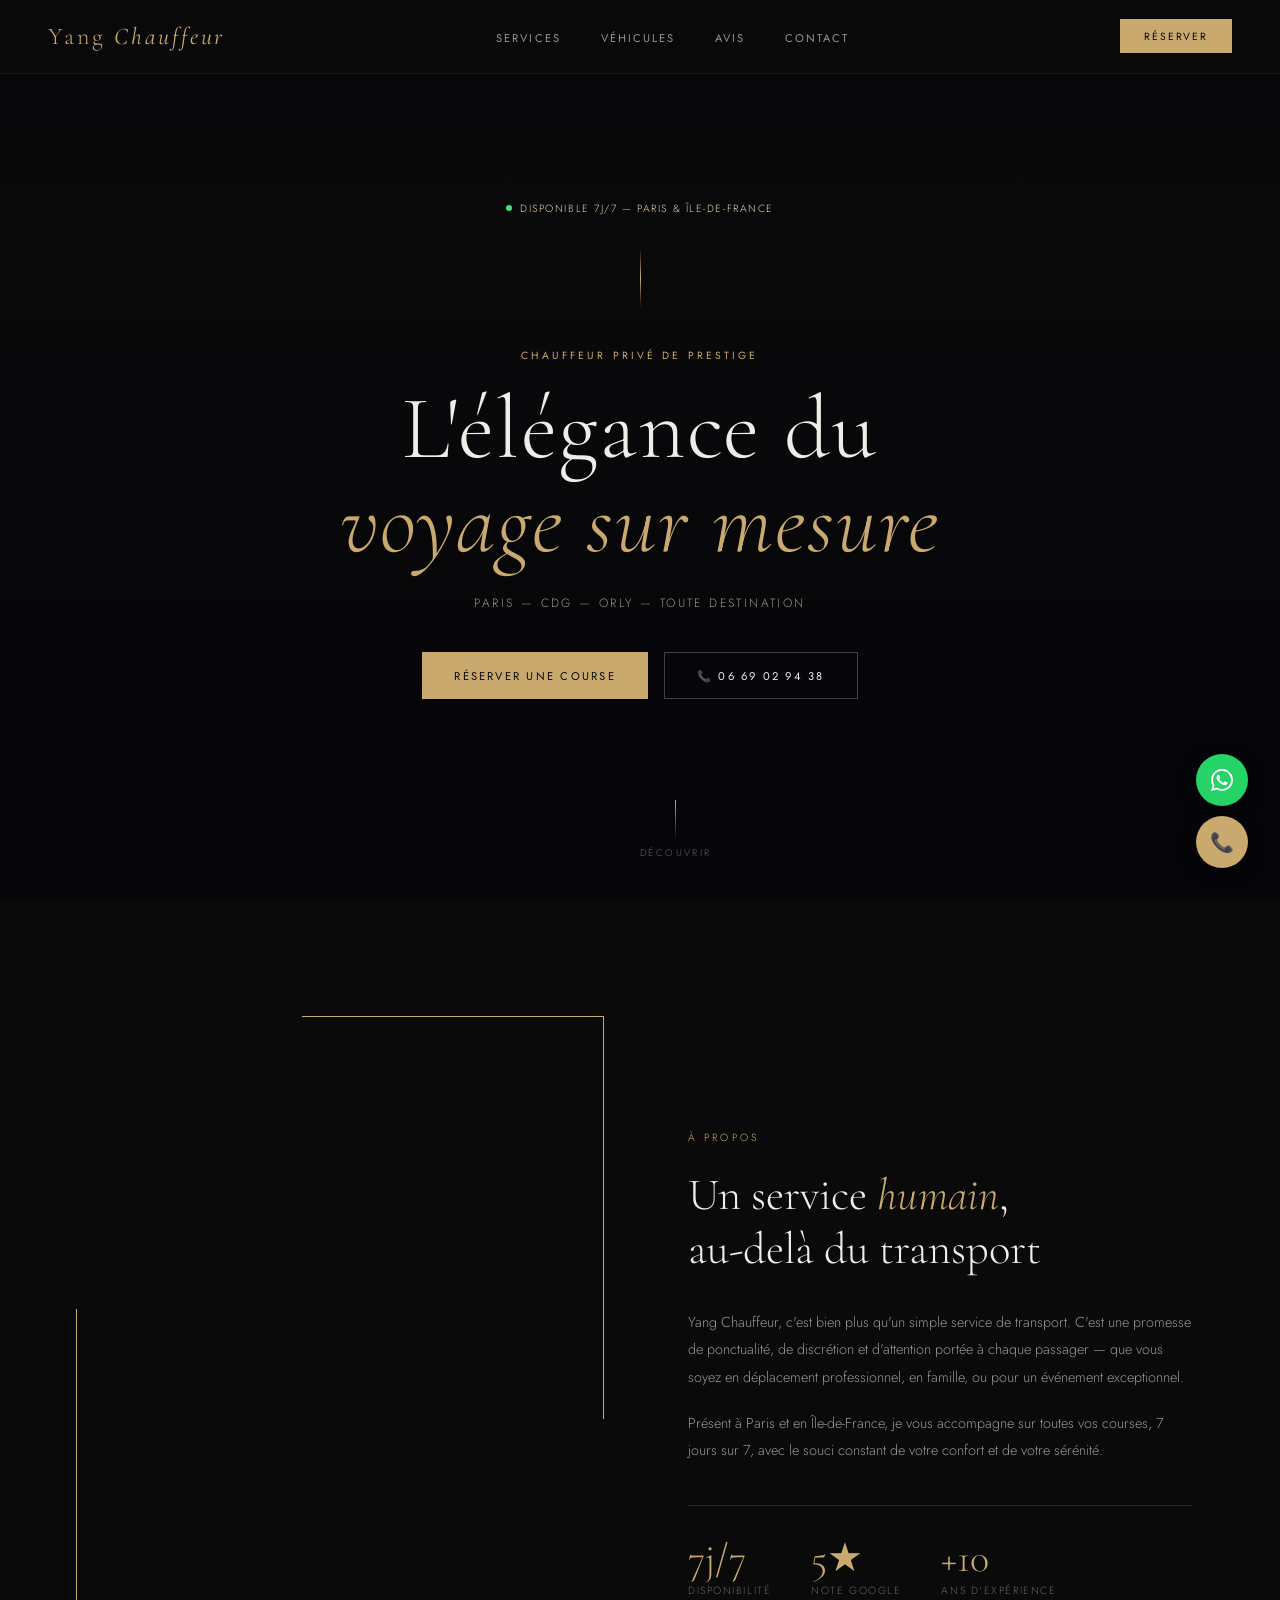
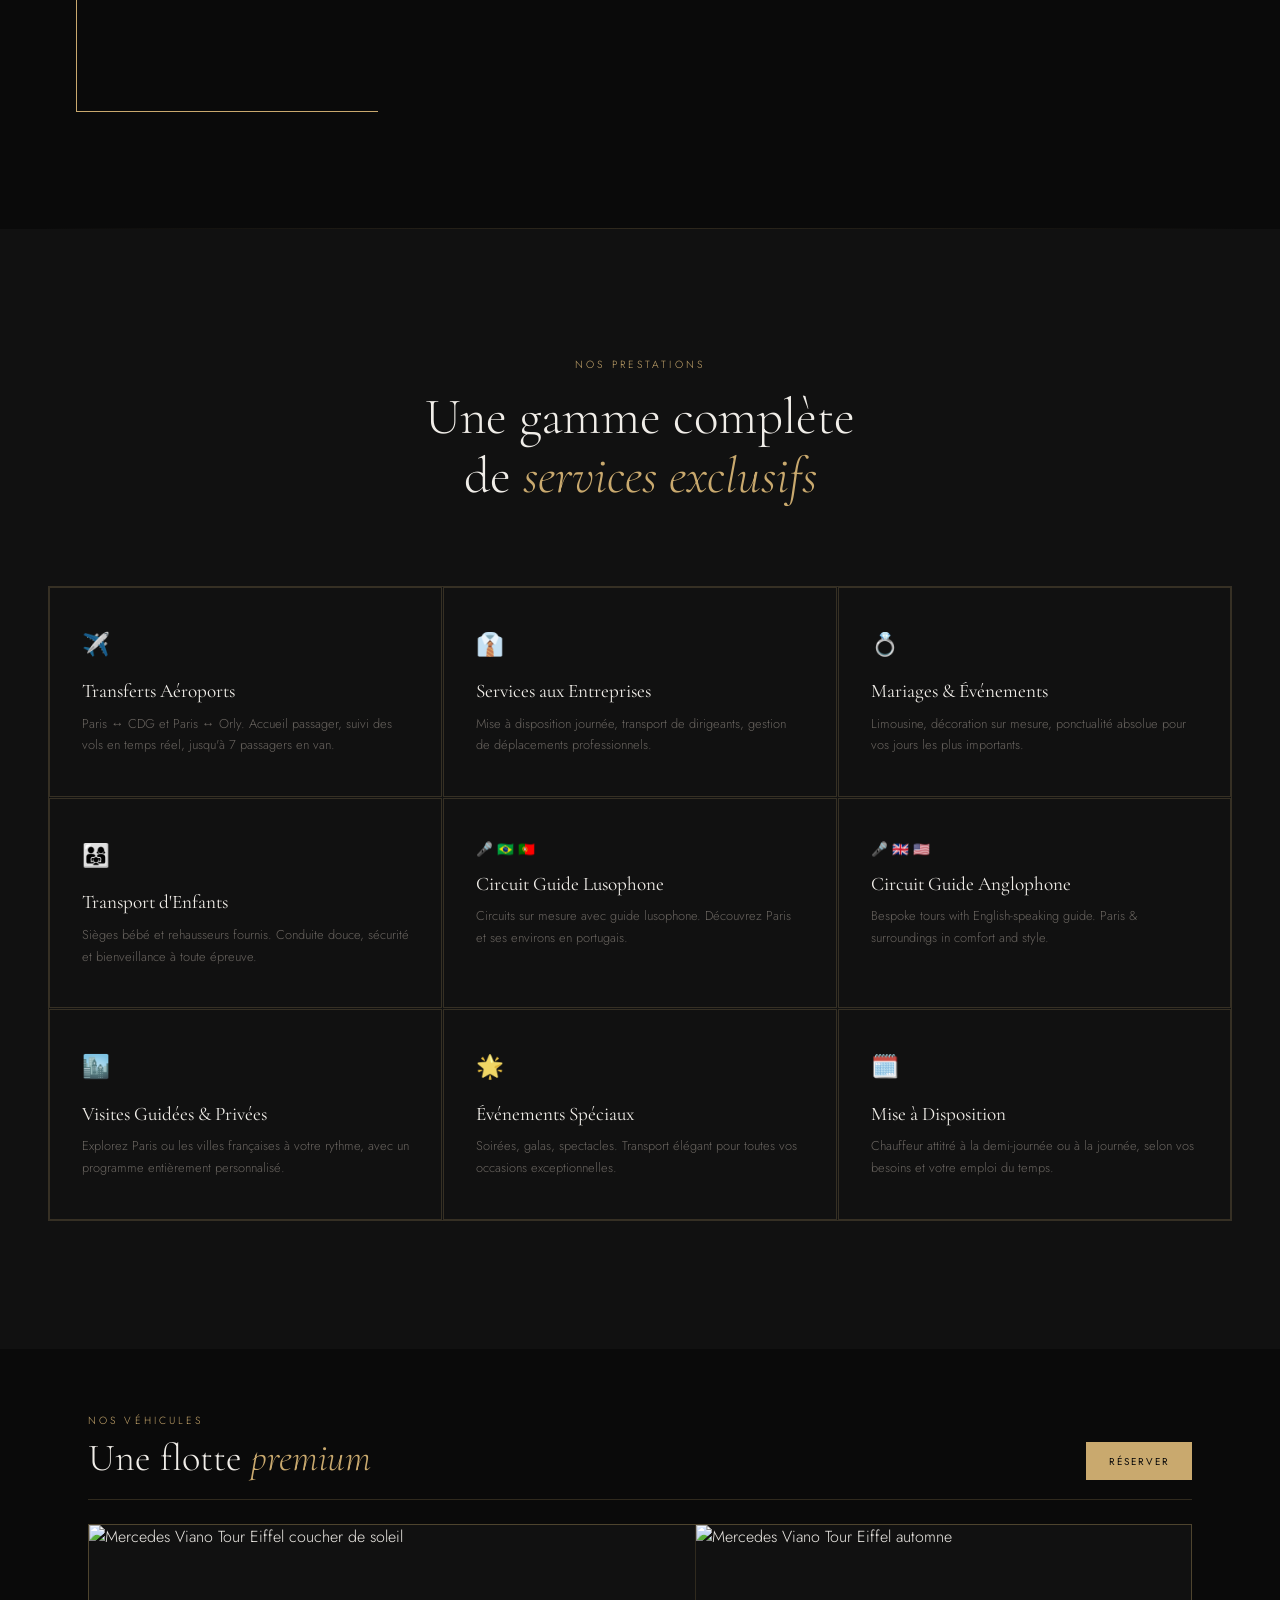
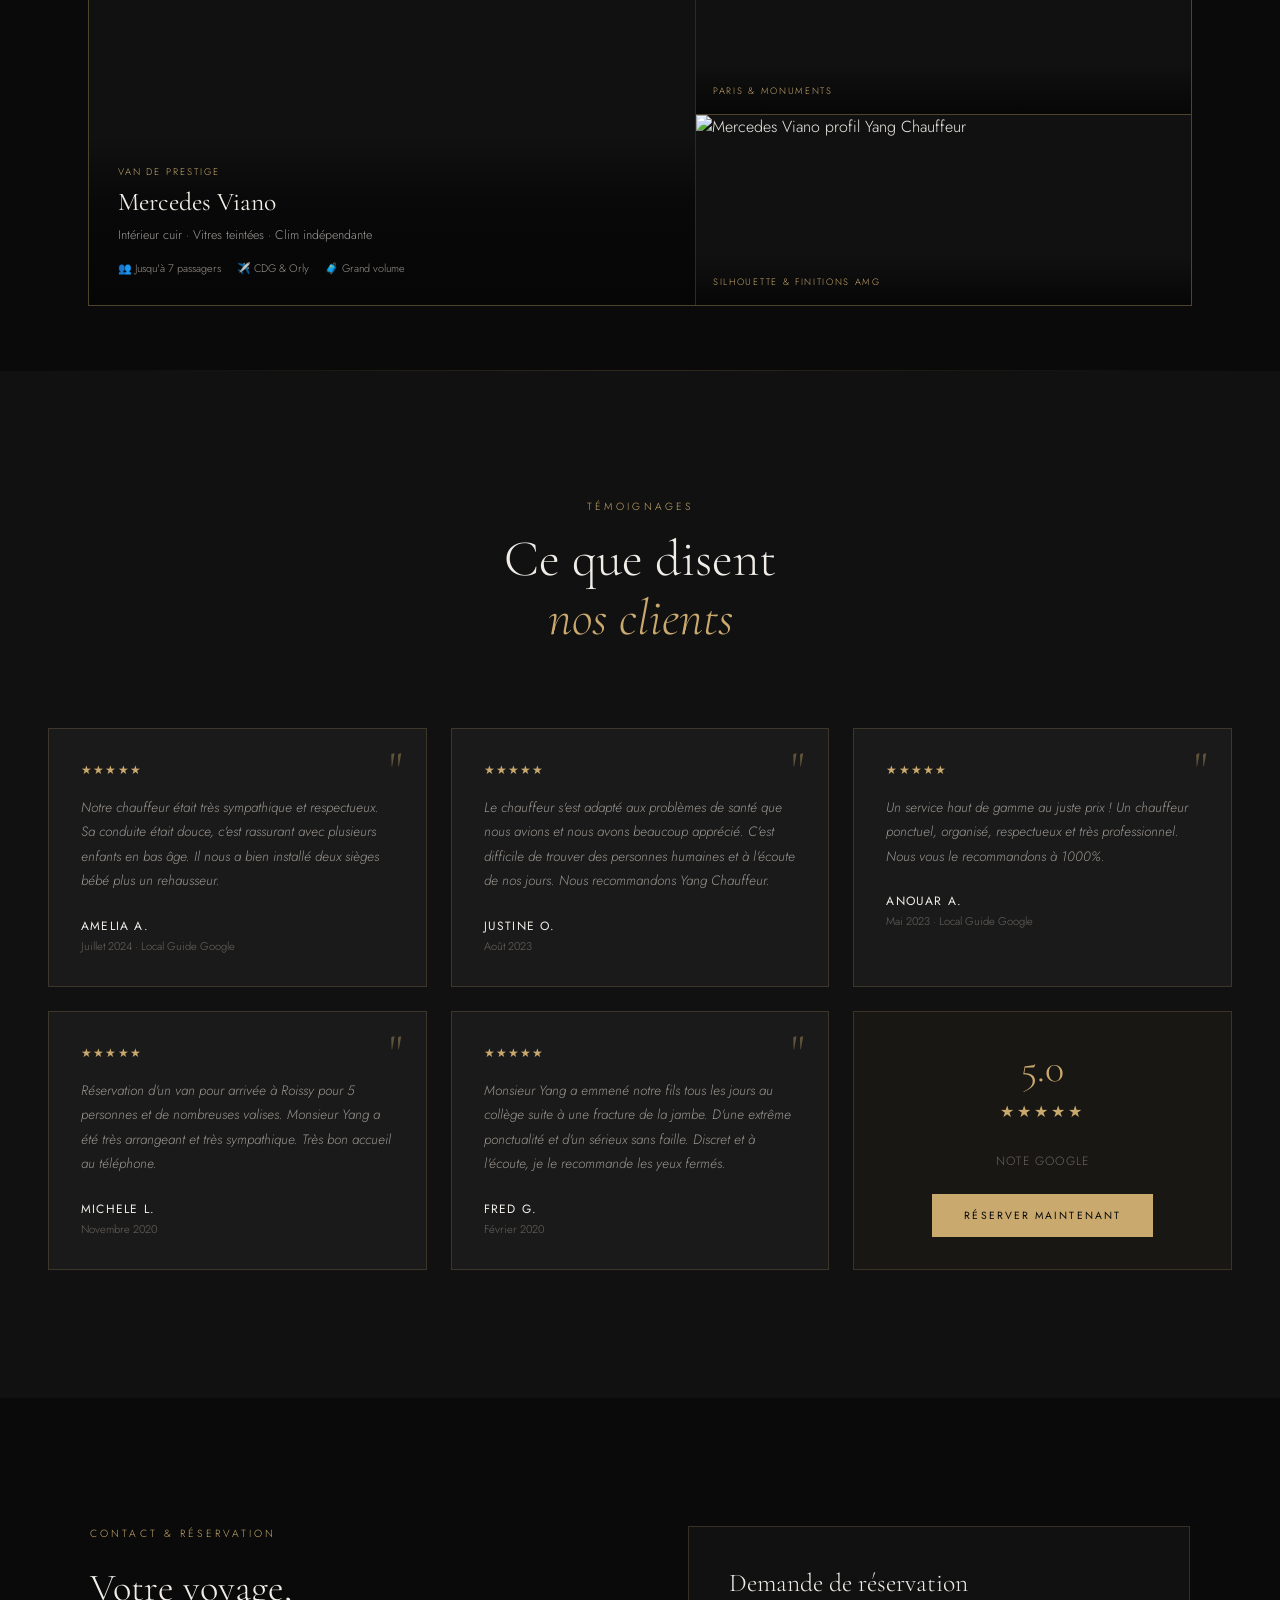
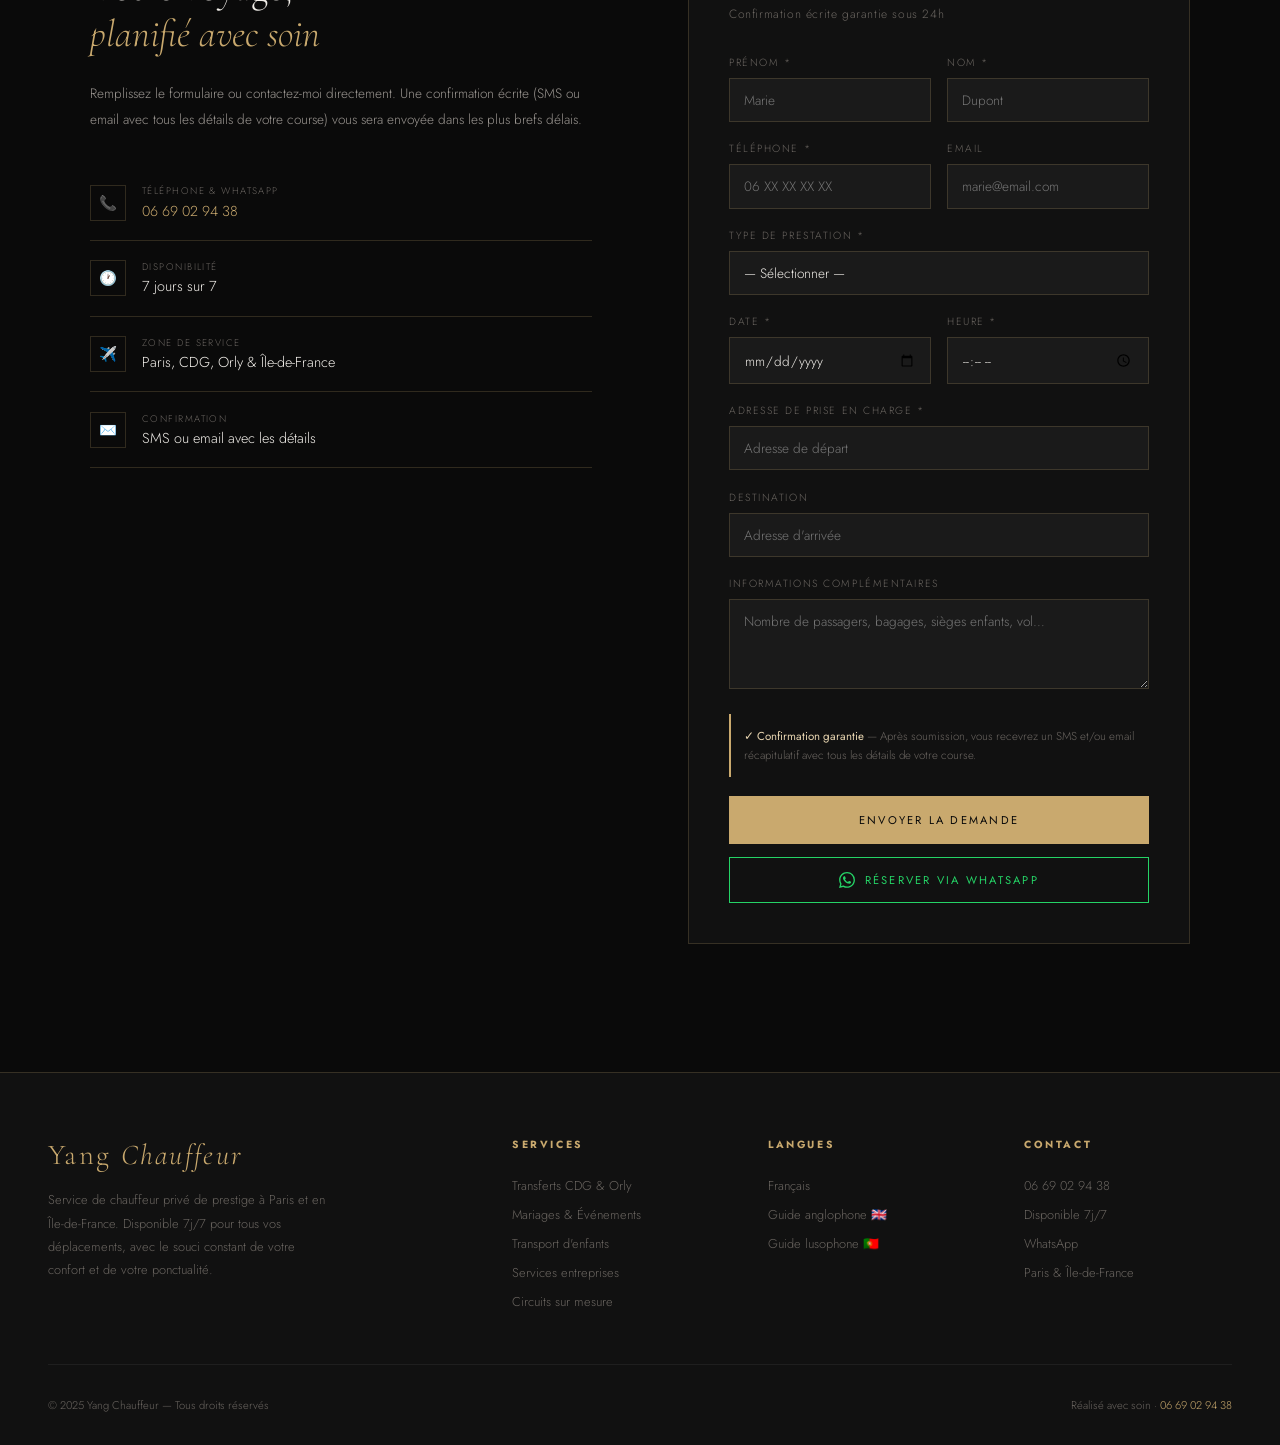
==== commit 81774366: "Add files via upload" ====
--- a/yang-chauffeur.html
+++ b/yang-chauffeur.html
@@ -90,8 +90,12 @@
   .hero-bg {
     position: absolute; inset: 0;
     background:
-      linear-gradient(to bottom, rgba(10,10,10,0.45) 0%, rgba(10,10,10,0.3) 40%, rgba(10,10,10,0.85) 100%),
-      url('van_2.jpeg') center 30%/cover no-repeat;
+      linear-gradient(to bottom,
+        rgba(5,5,10,0.35) 0%,
+        rgba(5,5,10,0.15) 30%,
+        rgba(5,5,10,0.65) 72%,
+        rgba(5,5,10,0.96) 100%),
+      url('paris_pleinecran.jpg') center 40% / cover no-repeat;
   }
   .hero-line {
     width: 1px; height: 60px; background: linear-gradient(to bottom, transparent, var(--gold), transparent);
@@ -174,7 +178,7 @@
   }
   .about-img-frame {
     width: 100%; aspect-ratio: 3/4;
-    background: url('van_1.jpg') center 60%/cover;
+    background: url('van_2.jpeg') center 35% / cover no-repeat;
     position: relative;
   }
   .about-img-frame::before {
@@ -268,7 +272,7 @@
 
   /* FLEET */
   #fleet {
-    padding: 8rem 3rem;
+    padding: 4rem 3rem;
     max-width: 1200px; margin: 0 auto;
   }
   .fleet-cards {
@@ -660,53 +664,64 @@
 
 <!-- FLEET -->
 <section id="fleet">
-  <div class="section-header">
-    <span class="section-label">Nos véhicules</span>
-    <h2>Une flotte <em>premium</em></h2>
-  </div>
-
-  <div style="max-width:1200px; margin: 0 auto; display:flex; flex-direction:column; gap:1px; border:1px solid var(--border);">
-
-    <!-- van_2 : photo pleine largeur + infos à droite -->
-    <div class="fleet-card fleet-hero-grid" style="display:grid; grid-template-columns:1fr 1fr; border:none; border-bottom:1px solid var(--border);">
-      <div style="overflow:hidden; min-height:320px;">
-        <img src="van_2.jpeg" alt="Mercedes Viano devant la Tour Eiffel au coucher de soleil"
-          style="width:100%; height:100%; object-fit:cover; object-position:center center; display:block; transition:transform 0.6s ease;">
-      </div>
-      <div class="fleet-info" style="display:flex;flex-direction:column;justify-content:center;padding:2.5rem;">
-        <span class="fleet-tag">Van de prestige</span>
-        <h3 style="font-size:1.8rem; margin-bottom:0.8rem;">Mercedes Viano</h3>
-        <p style="margin-bottom:1.2rem; font-size:0.85rem; color:var(--text-muted); line-height:1.8;">Spacieux, silencieux et raffiné. Idéal pour les transferts aéroports, sorties en famille ou en groupe. Intérieur cuir, climatisation indépendante, vitres teintées.</p>
-        <div class="fleet-capacity" style="flex-wrap:wrap; gap:0.6rem; border-top:1px solid var(--border); padding-top:1rem; margin-top:auto;">
-          <span>👥 Jusqu'à 7 passagers</span>
-          <span style="opacity:0.3;">|</span>
-          <span>✈️ CDG & Orly</span>
-          <span style="opacity:0.3;">|</span>
-          <span>🧳 Grand volume bagages</span>
-        </div>
-      </div>
-    </div>
-
-    <!-- van_1 et van_3 : 2 photos côte à côte -->
-    <div class="fleet-sub-grid" style="display:grid; grid-template-columns:1fr 1fr; gap:1px;">
-      <div style="overflow:hidden; position:relative;">
-        <img src="van_1.jpg" alt="Mercedes Viano Tour Eiffel automne"
-          style="width:100%; aspect-ratio:4/3; object-fit:cover; object-position:center 70%; display:block; transition:transform 0.6s ease;">
-        <div style="position:absolute; bottom:0; left:0; right:0; padding:1rem 1.2rem;
-          background:linear-gradient(to top, rgba(10,10,10,0.85), transparent);">
-          <span style="font-size:0.6rem; letter-spacing:0.2em; text-transform:uppercase; color:var(--gold);">Paris & monuments</span>
-        </div>
-      </div>
-      <div style="overflow:hidden; position:relative; border-left:1px solid var(--border);">
-        <img src="van_3.jpg" alt="Mercedes Viano profil Yang Chauffeur"
-          style="width:100%; aspect-ratio:4/3; object-fit:cover; object-position:center center; display:block; transition:transform 0.6s ease;">
-        <div style="position:absolute; bottom:0; left:0; right:0; padding:1rem 1.2rem;
-          background:linear-gradient(to top, rgba(10,10,10,0.85), transparent);">
-          <span style="font-size:0.6rem; letter-spacing:0.2em; text-transform:uppercase; color:var(--gold);">Silhouette & finitions AMG</span>
-        </div>
-      </div>
-    </div>
-
+  <div style="max-width:1200px; margin:0 auto;">
+
+    <!-- Header compact -->
+    <div style="display:flex; align-items:flex-end; justify-content:space-between; margin-bottom:1.5rem; padding:0 0 1.2rem; border-bottom:1px solid var(--border);">
+      <div>
+        <span style="font-size:0.65rem; letter-spacing:0.3em; text-transform:uppercase; color:var(--gold); display:block; margin-bottom:0.5rem;">Nos véhicules</span>
+        <h2 style="font-family:'Cormorant Garamond',serif; font-size:clamp(1.6rem,3vw,2.4rem); font-weight:300; line-height:1.15;">Une flotte <em style="font-style:italic;color:var(--gold);">premium</em></h2>
+      </div>
+      <a href="#reservation" class="btn-primary" style="white-space:nowrap; font-size:0.62rem; padding:0.7rem 1.4rem;">Réserver</a>
+    </div>
+
+    <!-- Grille : grande carte gauche + 2 petites à droite -->
+    <div style="display:grid; grid-template-columns:1.1fr 0.9fr; gap:1px; border:1px solid var(--border); background:var(--border);">
+
+      <!-- Grande carte : van_2 -->
+      <div style="background:var(--near-black); position:relative; overflow:hidden; min-height:380px;">
+        <img src="van_2.jpeg" alt="Mercedes Viano Tour Eiffel coucher de soleil"
+          style="width:100%; height:100%; object-fit:cover; object-position:center 25%; display:block; transition:transform 0.6s ease;"
+          onmouseover="this.style.transform='scale(1.03)'" onmouseout="this.style.transform='scale(1)'">
+        <!-- Overlay infos en bas -->
+        <div style="position:absolute; bottom:0; left:0; right:0; padding:1.8rem;
+          background:linear-gradient(to top, rgba(5,5,5,0.95) 0%, rgba(5,5,5,0.7) 60%, transparent 100%);">
+          <span style="font-size:0.6rem; letter-spacing:0.2em; text-transform:uppercase; color:var(--gold); display:block; margin-bottom:0.4rem;">Van de prestige</span>
+          <h3 style="font-family:'Cormorant Garamond',serif; font-size:1.6rem; font-weight:400; margin-bottom:0.5rem; color:var(--text);">Mercedes Viano</h3>
+          <p style="font-size:0.78rem; color:rgba(240,237,232,0.65); line-height:1.7; margin-bottom:0.9rem;">Intérieur cuir · Vitres teintées · Clim indépendante</p>
+          <div style="display:flex; gap:1rem; flex-wrap:wrap;">
+            <span style="font-size:0.68rem; color:var(--text-muted);">👥 Jusqu'à 7 passagers</span>
+            <span style="font-size:0.68rem; color:var(--text-muted);">✈️ CDG & Orly</span>
+            <span style="font-size:0.68rem; color:var(--text-muted);">🧳 Grand volume</span>
+          </div>
+        </div>
+      </div>
+
+      <!-- Colonne droite : van_1 + van_3 empilés -->
+      <div style="display:flex; flex-direction:column; gap:1px; background:var(--border);">
+
+        <div style="background:var(--near-black); position:relative; overflow:hidden; flex:1;">
+          <img src="van_1.jpg" alt="Mercedes Viano Tour Eiffel automne"
+            style="width:100%; height:100%; object-fit:cover; object-position:center 65%; display:block; min-height:188px; transition:transform 0.6s ease;"
+            onmouseover="this.style.transform='scale(1.04)'" onmouseout="this.style.transform='scale(1)'">
+          <div style="position:absolute; bottom:0; left:0; right:0; padding:0.9rem 1.1rem;
+            background:linear-gradient(to top, rgba(5,5,5,0.88), transparent);">
+            <span style="font-size:0.58rem; letter-spacing:0.18em; text-transform:uppercase; color:var(--gold);">Paris & monuments</span>
+          </div>
+        </div>
+
+        <div style="background:var(--near-black); position:relative; overflow:hidden; flex:1;">
+          <img src="van_3.jpg" alt="Mercedes Viano profil Yang Chauffeur"
+            style="width:100%; height:100%; object-fit:cover; object-position:center 50%; display:block; min-height:188px; transition:transform 0.6s ease;"
+            onmouseover="this.style.transform='scale(1.04)'" onmouseout="this.style.transform='scale(1)'">
+          <div style="position:absolute; bottom:0; left:0; right:0; padding:0.9rem 1.1rem;
+            background:linear-gradient(to top, rgba(5,5,5,0.88), transparent);">
+            <span style="font-size:0.58rem; letter-spacing:0.18em; text-transform:uppercase; color:var(--gold);">Silhouette & finitions AMG</span>
+          </div>
+        </div>
+
+      </div>
+    </div>
   </div>
 </section>
 
